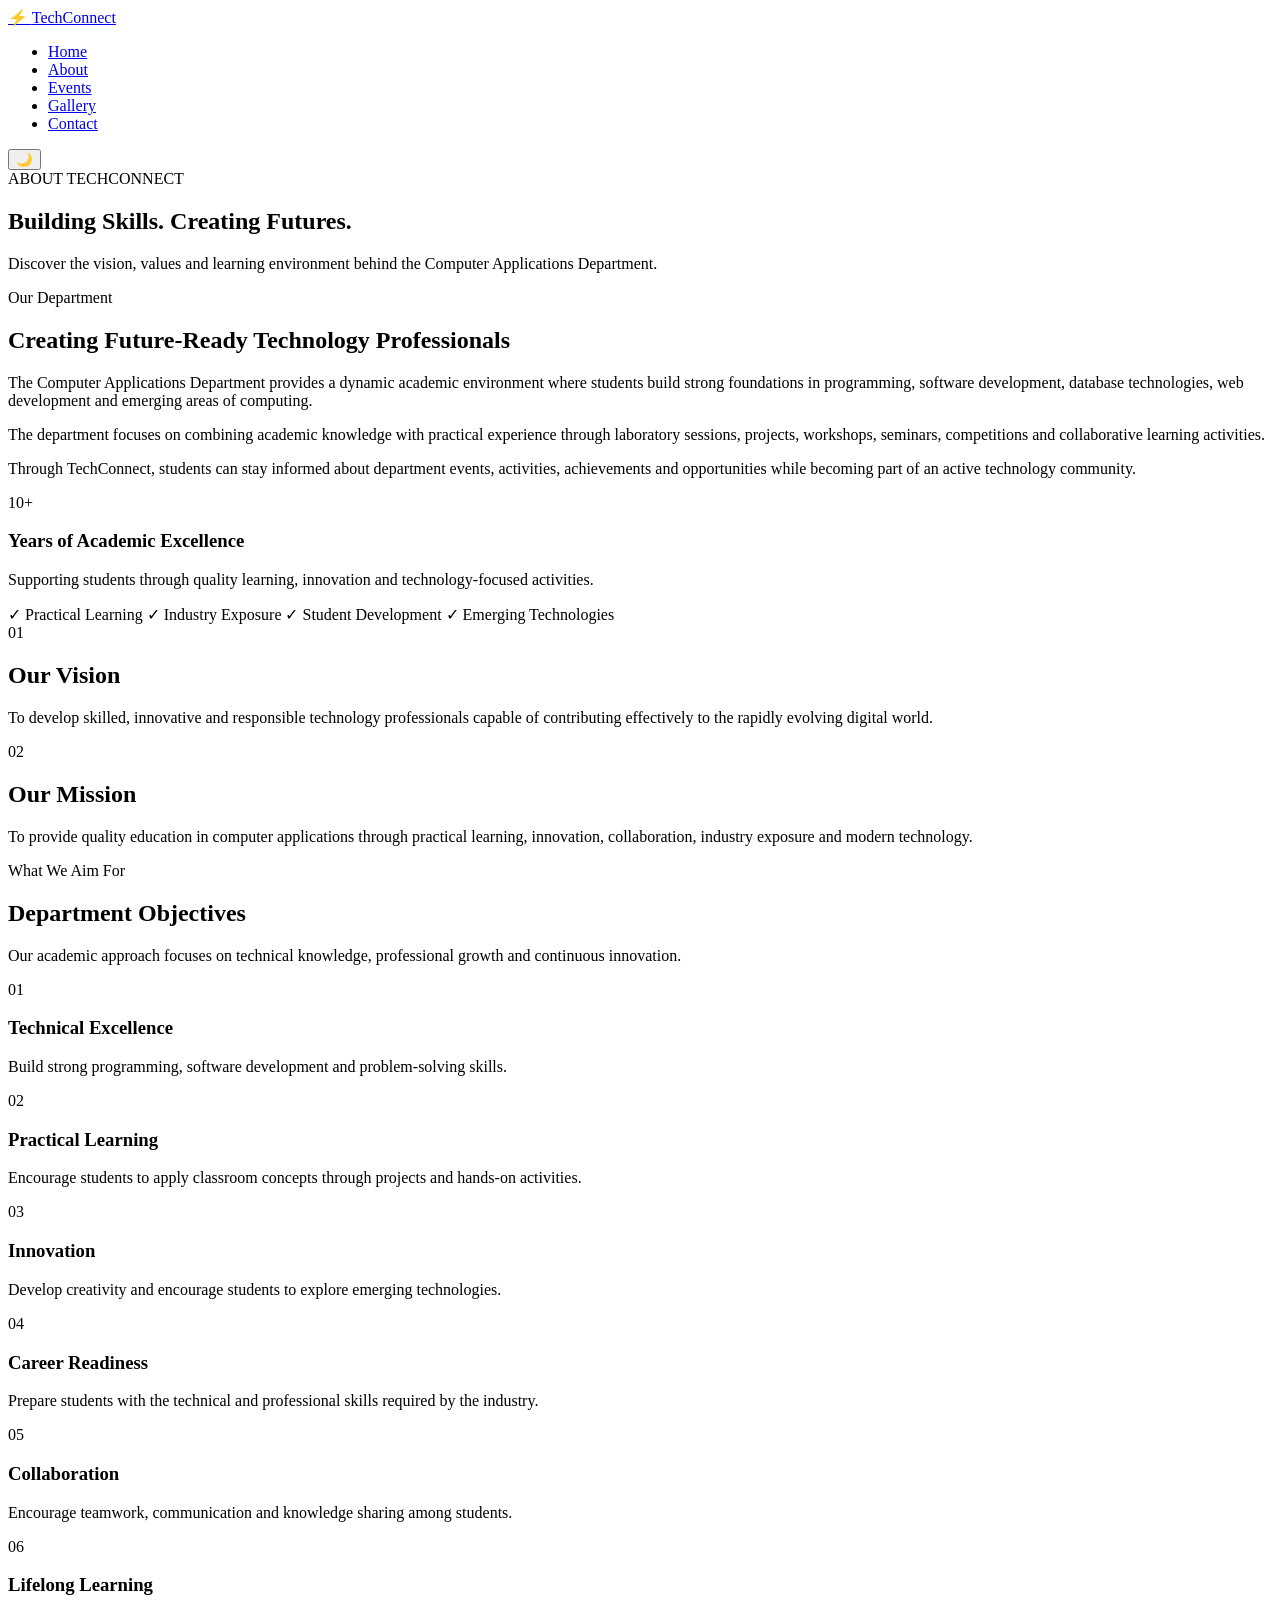
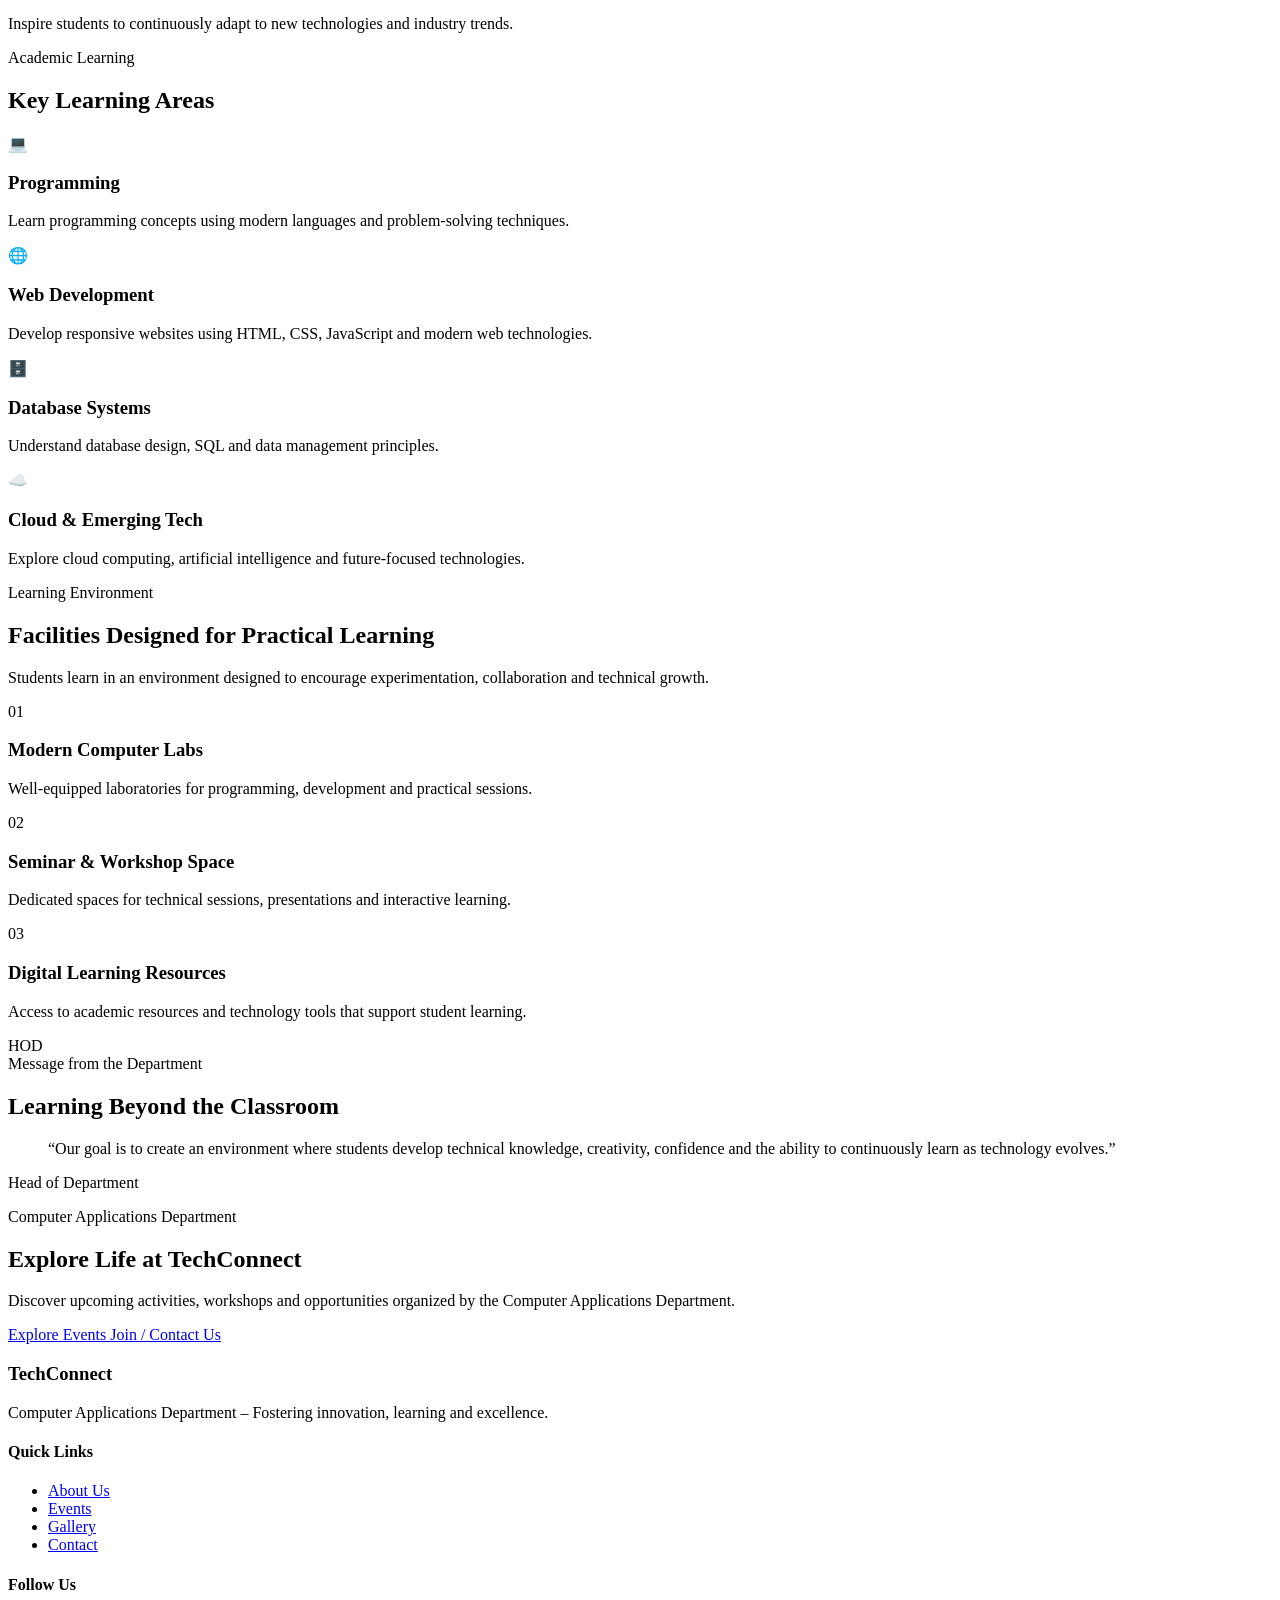
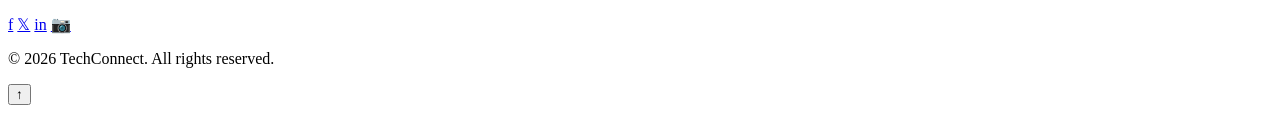
==== about.html @ 6aa0f074 "Add files via upload" ====
<!DOCTYPE html>
<html lang="en">
<head>
    <meta charset="UTF-8">
    <meta name="viewport" content="width=device-width, initial-scale=1.0">

    <meta name="description" content="Learn about the Computer Applications Department, its vision, mission, objectives, facilities and student-focused learning environment.">

    <meta property="og:title" content="About TechConnect">
    <meta property="og:description" content="Discover the vision, mission and academic environment of the Computer Applications Department.">

    <title>TechConnect - About | Computer Applications Department</title>

    <link rel="stylesheet" href="css/style.css">
</head>

<body>

    <!-- HEADER -->
    <header class="header">
        <nav class="navbar">
            <div class="nav-container">

                <div class="nav-logo">
                    <a href="index.html">
                        <span class="logo-icon">⚡</span>
                        <span class="logo-text">TechConnect</span>
                    </a>
                </div>

                <ul class="nav-menu">
                    <li class="nav-item">
                        <a href="index.html" class="nav-link">Home</a>
                    </li>

                    <li class="nav-item">
                        <a href="about.html" class="nav-link active">About</a>
                    </li>

                    <li class="nav-item">
                        <a href="events.html" class="nav-link">Events</a>
                    </li>

                    <li class="nav-item">
                        <a href="gallery.html" class="nav-link">Gallery</a>
                    </li>

                    <li class="nav-item">
                        <a href="contact.html" class="nav-link">Contact</a>
                    </li>
                </ul>

                <button
                    class="theme-toggle"
                    id="themeToggle"
                    aria-label="Toggle dark mode"
                >
                    🌙
                </button>

                <div
                    class="hamburger"
                    id="hamburger"
                    aria-label="Open navigation menu"
                >
                    <span></span>
                    <span></span>
                    <span></span>
                </div>

            </div>
        </nav>
    </header>


    <main>

        <!-- ABOUT HERO -->
        <section class="page-hero">

            <div class="page-hero-content">

                <span class="page-tag">
                    ABOUT TECHCONNECT
                </span>

                <h1>
                    Building Skills.
                    <span>Creating Futures.</span>
                </h1>

                <p>
                    Discover the vision, values and learning environment
                    behind the Computer Applications Department.
                </p>

            </div>

        </section>


        <!-- ABOUT DEPARTMENT -->
        <section class="about-detail-section">

            <div class="about-detail-container">

                <div class="about-detail-content">

                    <span class="section-label">
                        Our Department
                    </span>

                    <h2>
                        Creating Future-Ready
                        Technology Professionals
                    </h2>

                    <p>
                        The Computer Applications Department provides a
                        dynamic academic environment where students build
                        strong foundations in programming, software
                        development, database technologies, web development
                        and emerging areas of computing.
                    </p>

                    <p>
                        The department focuses on combining academic knowledge
                        with practical experience through laboratory sessions,
                        projects, workshops, seminars, competitions and
                        collaborative learning activities.
                    </p>

                    <p>
                        Through TechConnect, students can stay informed about
                        department events, activities, achievements and
                        opportunities while becoming part of an active
                        technology community.
                    </p>

                </div>


                <div class="about-highlight-card">

                    <span class="highlight-number">
                        10+
                    </span>

                    <h3>
                        Years of Academic Excellence
                    </h3>

                    <p>
                        Supporting students through quality learning,
                        innovation and technology-focused activities.
                    </p>

                    <div class="highlight-list">

                        <span>✓ Practical Learning</span>
                        <span>✓ Industry Exposure</span>
                        <span>✓ Student Development</span>
                        <span>✓ Emerging Technologies</span>

                    </div>

                </div>

            </div>

        </section>


        <!-- VISION & MISSION -->
        <section class="vision-mission-section">

            <div class="vision-mission-container">

                <div class="vm-card">

                    <span class="vm-number">
                        01
                    </span>

                    <h2>
                        Our Vision
                    </h2>

                    <p>
                        To develop skilled, innovative and responsible
                        technology professionals capable of contributing
                        effectively to the rapidly evolving digital world.
                    </p>

                </div>


                <div class="vm-card">

                    <span class="vm-number">
                        02
                    </span>

                    <h2>
                        Our Mission
                    </h2>

                    <p>
                        To provide quality education in computer applications
                        through practical learning, innovation, collaboration,
                        industry exposure and modern technology.
                    </p>

                </div>

            </div>

        </section>


        <!-- OBJECTIVES -->
        <section class="objectives-section">

            <div class="objectives-container">

                <div class="section-heading">

                    <span class="section-label">
                        What We Aim For
                    </span>

                    <h2 class="section-title">
                        Department Objectives
                    </h2>

                    <p class="section-description">
                        Our academic approach focuses on technical knowledge,
                        professional growth and continuous innovation.
                    </p>

                </div>


                <div class="objectives-grid">

                    <div class="objective-card">

                        <span>01</span>

                        <h3>
                            Technical Excellence
                        </h3>

                        <p>
                            Build strong programming, software development and
                            problem-solving skills.
                        </p>

                    </div>


                    <div class="objective-card">

                        <span>02</span>

                        <h3>
                            Practical Learning
                        </h3>

                        <p>
                            Encourage students to apply classroom concepts
                            through projects and hands-on activities.
                        </p>

                    </div>


                    <div class="objective-card">

                        <span>03</span>

                        <h3>
                            Innovation
                        </h3>

                        <p>
                            Develop creativity and encourage students to
                            explore emerging technologies.
                        </p>

                    </div>


                    <div class="objective-card">

                        <span>04</span>

                        <h3>
                            Career Readiness
                        </h3>

                        <p>
                            Prepare students with the technical and
                            professional skills required by the industry.
                        </p>

                    </div>


                    <div class="objective-card">

                        <span>05</span>

                        <h3>
                            Collaboration
                        </h3>

                        <p>
                            Encourage teamwork, communication and knowledge
                            sharing among students.
                        </p>

                    </div>


                    <div class="objective-card">

                        <span>06</span>

                        <h3>
                            Lifelong Learning
                        </h3>

                        <p>
                            Inspire students to continuously adapt to new
                            technologies and industry trends.
                        </p>

                    </div>

                </div>

            </div>

        </section>


        <!-- PROGRAMS -->
        <section class="programs-section">

            <div class="programs-container">

                <div class="section-heading">

                    <span class="section-label">
                        Academic Learning
                    </span>

                    <h2 class="section-title">
                        Key Learning Areas
                    </h2>

                </div>


                <div class="program-grid">

                    <div class="program-card">
                        <div class="program-icon">💻</div>

                        <h3>
                            Programming
                        </h3>

                        <p>
                            Learn programming concepts using modern languages
                            and problem-solving techniques.
                        </p>
                    </div>


                    <div class="program-card">
                        <div class="program-icon">🌐</div>

                        <h3>
                            Web Development
                        </h3>

                        <p>
                            Develop responsive websites using HTML, CSS,
                            JavaScript and modern web technologies.
                        </p>
                    </div>


                    <div class="program-card">
                        <div class="program-icon">🗄️</div>

                        <h3>
                            Database Systems
                        </h3>

                        <p>
                            Understand database design, SQL and data
                            management principles.
                        </p>
                    </div>


                    <div class="program-card">
                        <div class="program-icon">☁️</div>

                        <h3>
                            Cloud & Emerging Tech
                        </h3>

                        <p>
                            Explore cloud computing, artificial intelligence
                            and future-focused technologies.
                        </p>
                    </div>

                </div>

            </div>

        </section>


        <!-- FACILITIES -->
        <section class="facilities-section">

            <div class="facilities-container">

                <div class="facilities-content">

                    <span class="section-label">
                        Learning Environment
                    </span>

                    <h2>
                        Facilities Designed for
                        Practical Learning
                    </h2>

                    <p>
                        Students learn in an environment designed to encourage
                        experimentation, collaboration and technical growth.
                    </p>

                </div>


                <div class="facility-list">

                    <div class="facility-item">
                        <span>01</span>

                        <div>
                            <h3>
                                Modern Computer Labs
                            </h3>

                            <p>
                                Well-equipped laboratories for programming,
                                development and practical sessions.
                            </p>
                        </div>
                    </div>


                    <div class="facility-item">
                        <span>02</span>

                        <div>
                            <h3>
                                Seminar & Workshop Space
                            </h3>

                            <p>
                                Dedicated spaces for technical sessions,
                                presentations and interactive learning.
                            </p>
                        </div>
                    </div>


                    <div class="facility-item">
                        <span>03</span>

                        <div>
                            <h3>
                                Digital Learning Resources
                            </h3>

                            <p>
                                Access to academic resources and technology
                                tools that support student learning.
                            </p>
                        </div>
                    </div>

                </div>

            </div>

        </section>


        <!-- HOD MESSAGE -->
        <section class="hod-section">

            <div class="hod-container">

                <div class="hod-avatar">
                    HOD
                </div>

                <div class="hod-content">

                    <span class="section-label">
                        Message from the Department
                    </span>

                    <h2>
                        Learning Beyond the Classroom
                    </h2>

                    <blockquote>
                        “Our goal is to create an environment where students
                        develop technical knowledge, creativity, confidence
                        and the ability to continuously learn as technology
                        evolves.”
                    </blockquote>

                    <p class="hod-name">
                        Head of Department
                    </p>

                    <p class="hod-role">
                        Computer Applications Department
                    </p>

                </div>

            </div>

        </section>


        <!-- CTA -->
        <section class="cta-section">

            <div class="cta-content">

                <h2>
                    Explore Life at TechConnect
                </h2>

                <p>
                    Discover upcoming activities, workshops and opportunities
                    organized by the Computer Applications Department.
                </p>

                <div class="about-cta-buttons">

                    <a
                        href="events.html"
                        class="btn btn-large"
                    >
                        Explore Events
                    </a>

                    <a
                        href="contact.html"
                        class="btn about-outline-btn"
                    >
                        Join / Contact Us
                    </a>

                </div>

            </div>

        </section>

    </main>


    <!-- FOOTER -->
    <footer class="footer">

        <div class="footer-content">

            <div class="footer-section">

                <h3>
                    TechConnect
                </h3>

                <p>
                    Computer Applications Department – Fostering innovation,
                    learning and excellence.
                </p>

            </div>


            <div class="footer-section">

                <h4>
                    Quick Links
                </h4>

                <ul>
                    <li>
                        <a href="about.html">
                            About Us
                        </a>
                    </li>

                    <li>
                        <a href="events.html">
                            Events
                        </a>
                    </li>

                    <li>
                        <a href="gallery.html">
                            Gallery
                        </a>
                    </li>

                    <li>
                        <a href="contact.html">
                            Contact
                        </a>
                    </li>
                </ul>

            </div>


            <div class="footer-section">

                <h4>
                    Follow Us
                </h4>

                <div class="social-links">

                    <a href="#" aria-label="Facebook">f</a>

                    <a href="#" aria-label="Twitter">𝕏</a>

                    <a href="#" aria-label="LinkedIn">in</a>

                    <a href="#" aria-label="Instagram">📷</a>

                </div>

            </div>

        </div>


        <div class="footer-bottom">

            <p>
                &copy; 2026 TechConnect. All rights reserved.
            </p>

        </div>

    </footer>


    <button
        class="back-to-top"
        id="backToTop"
        aria-label="Back to top"
    >
        ↑
    </button>


    <script src="js/main.js"></script>

</body>
</html>
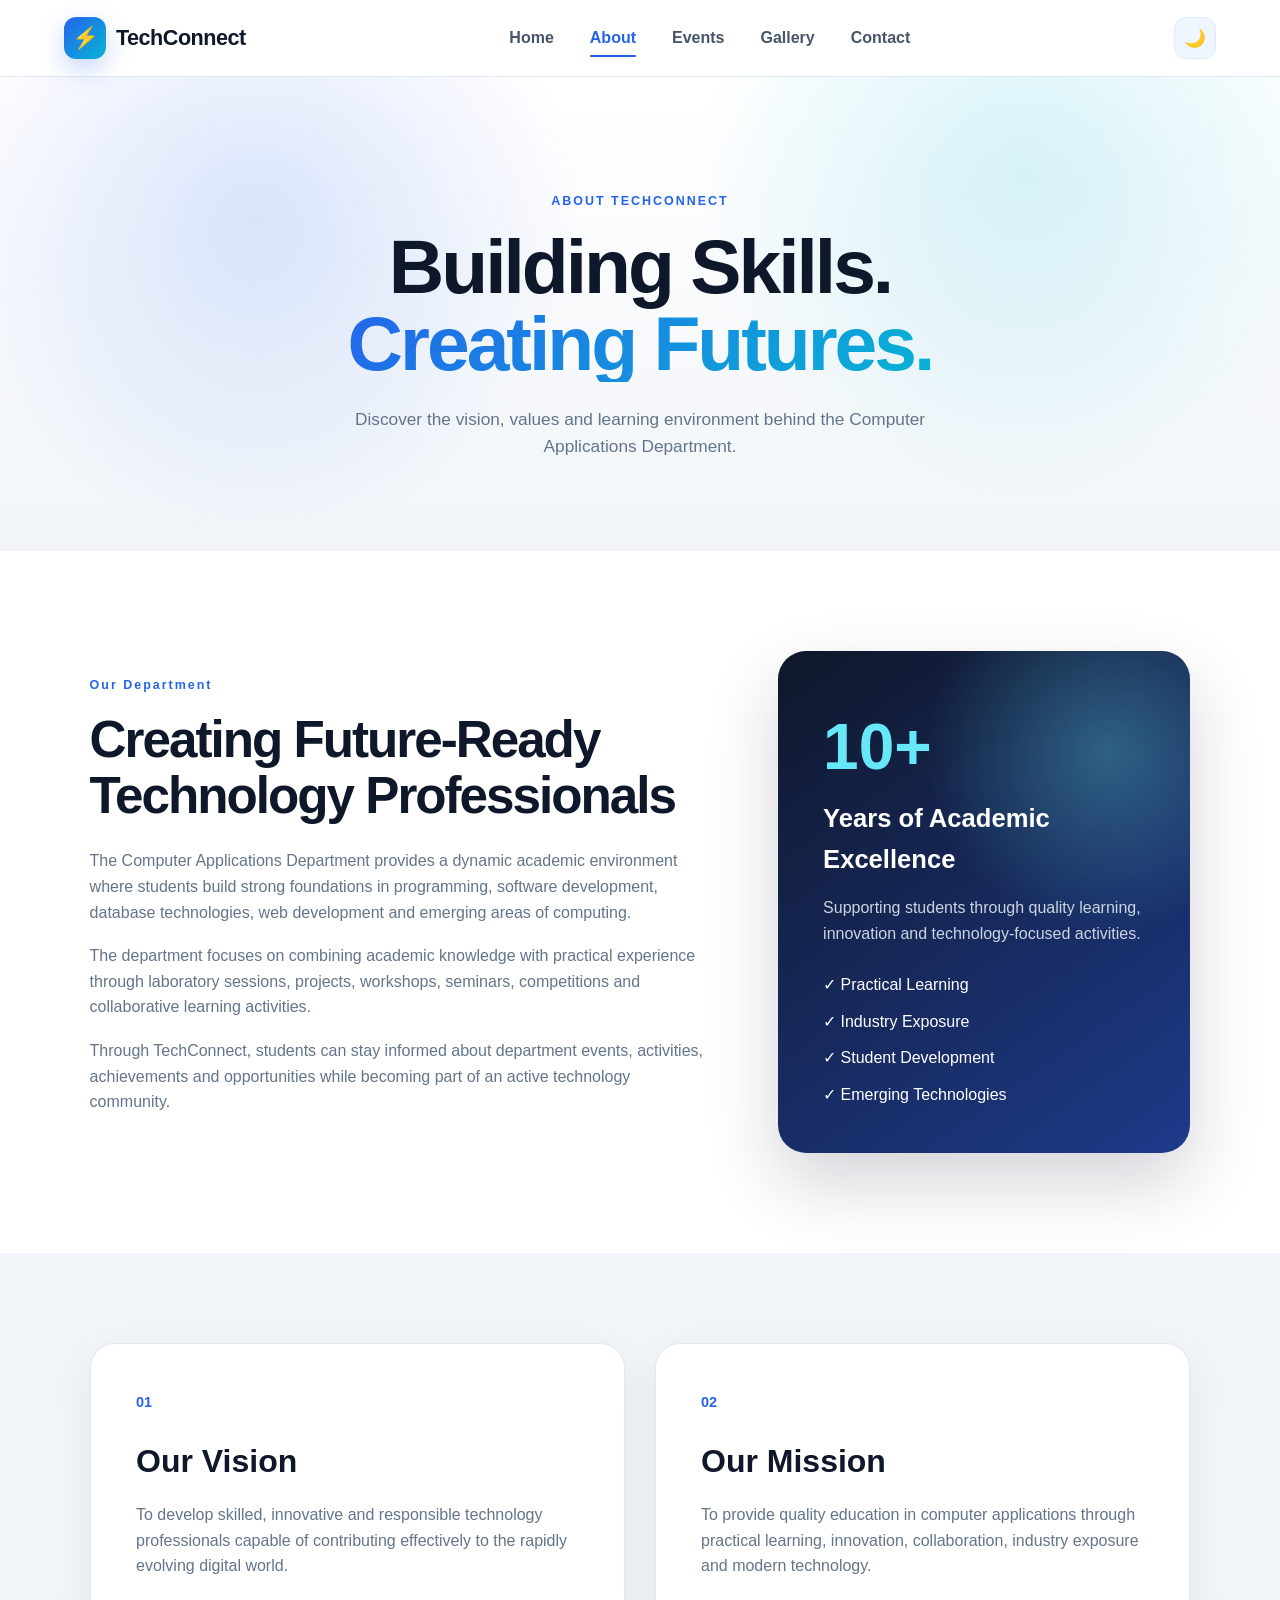
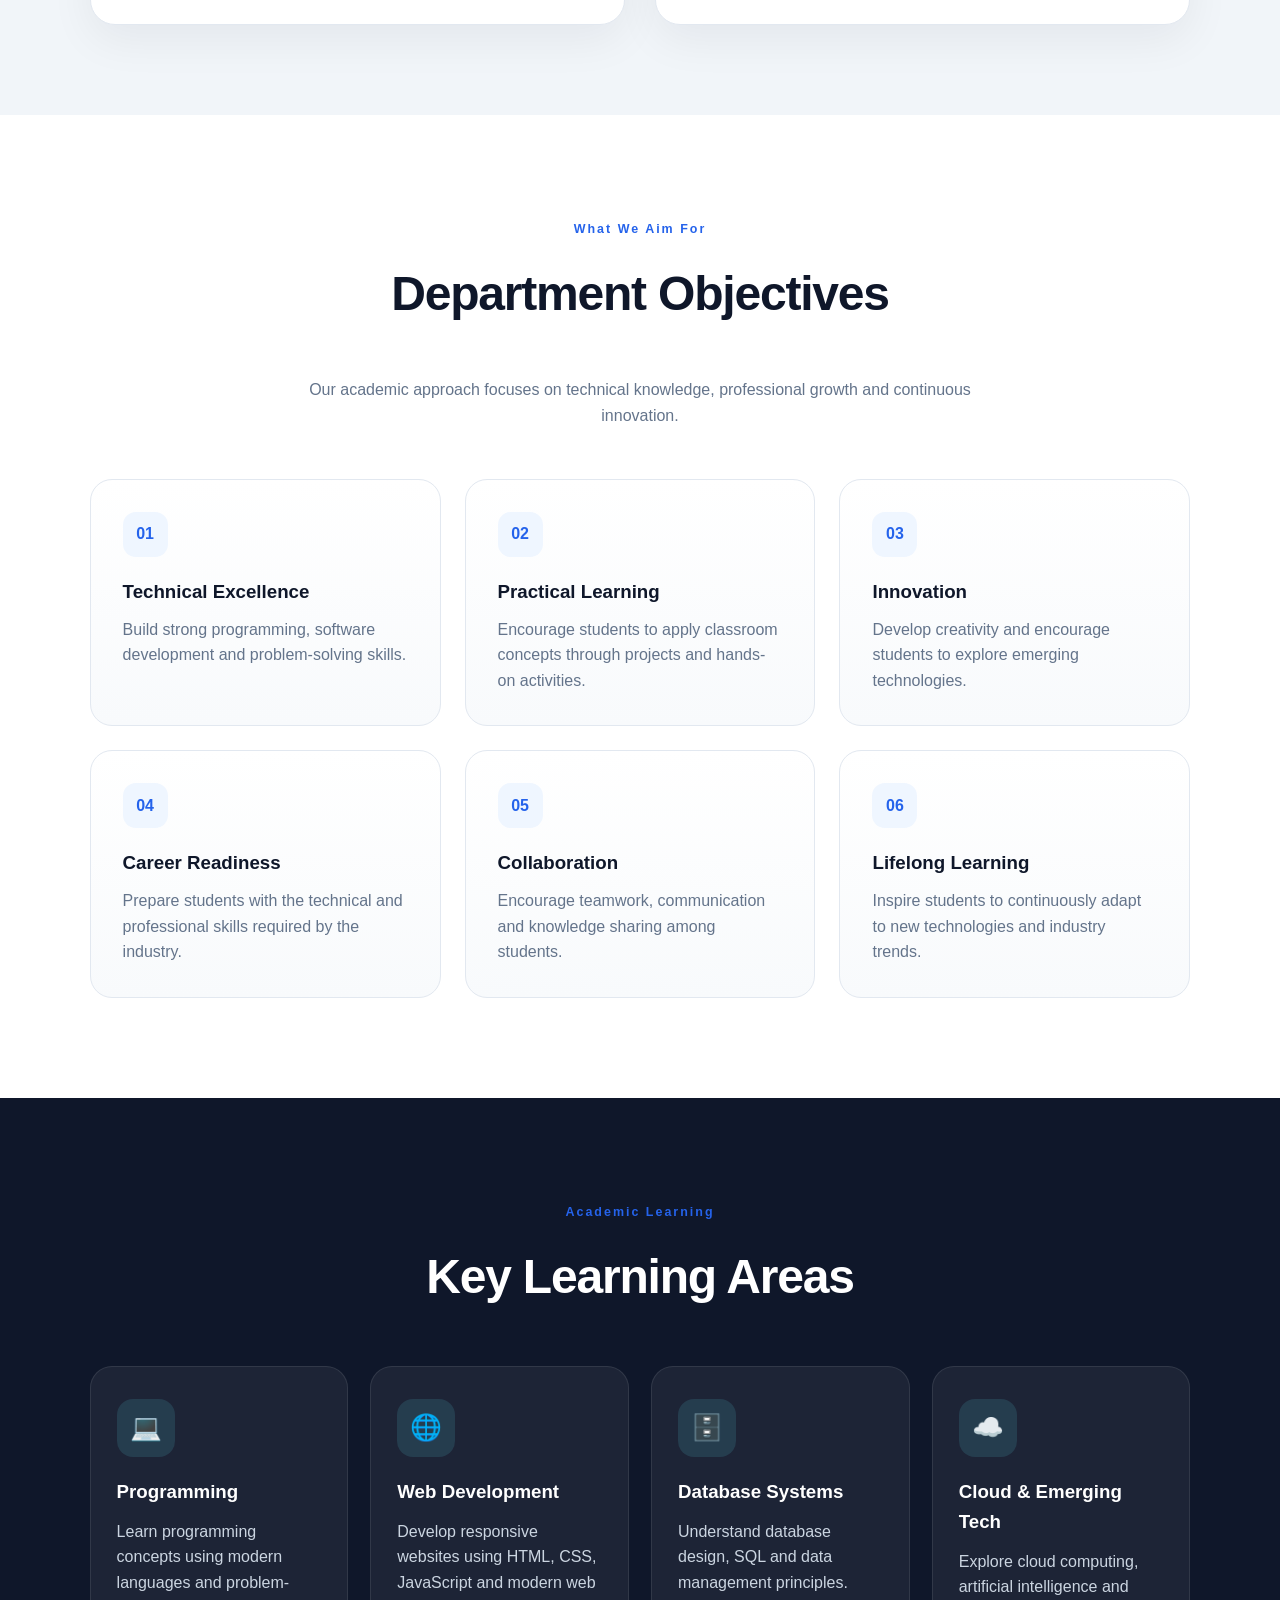
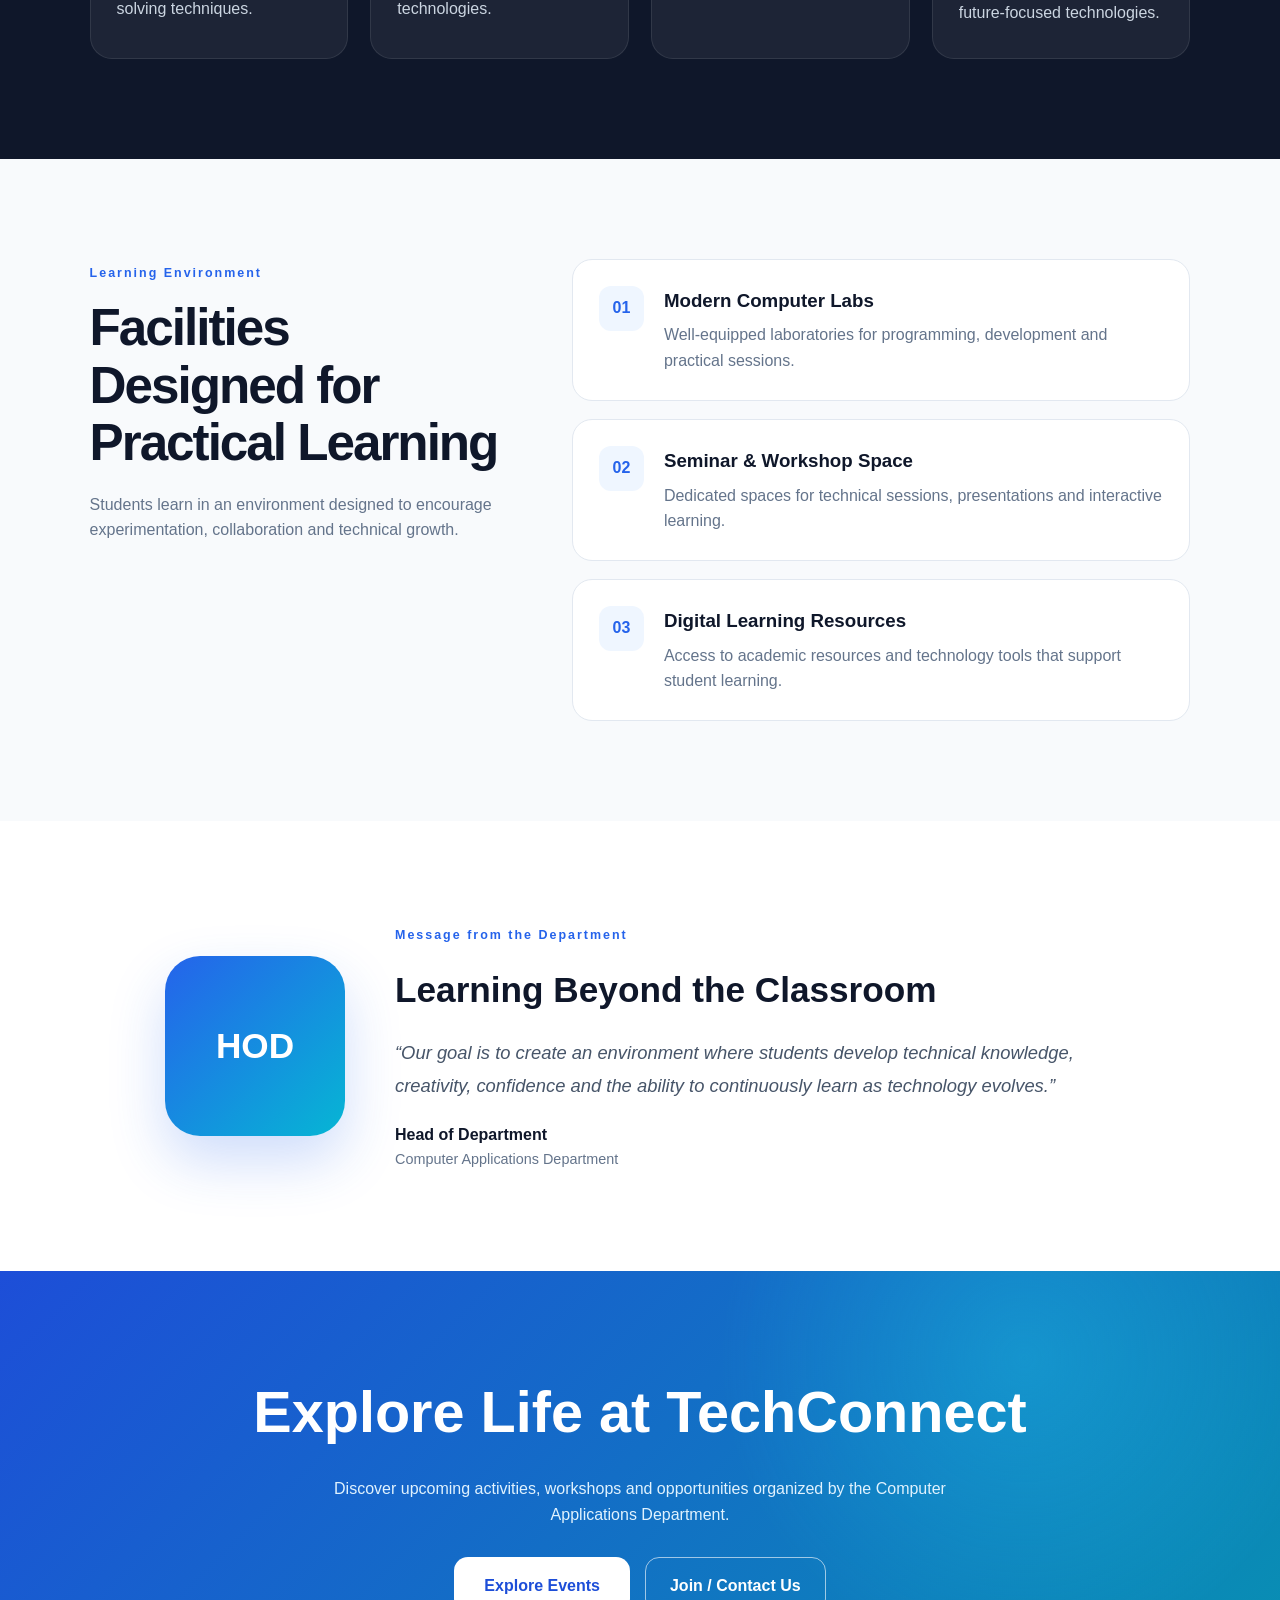
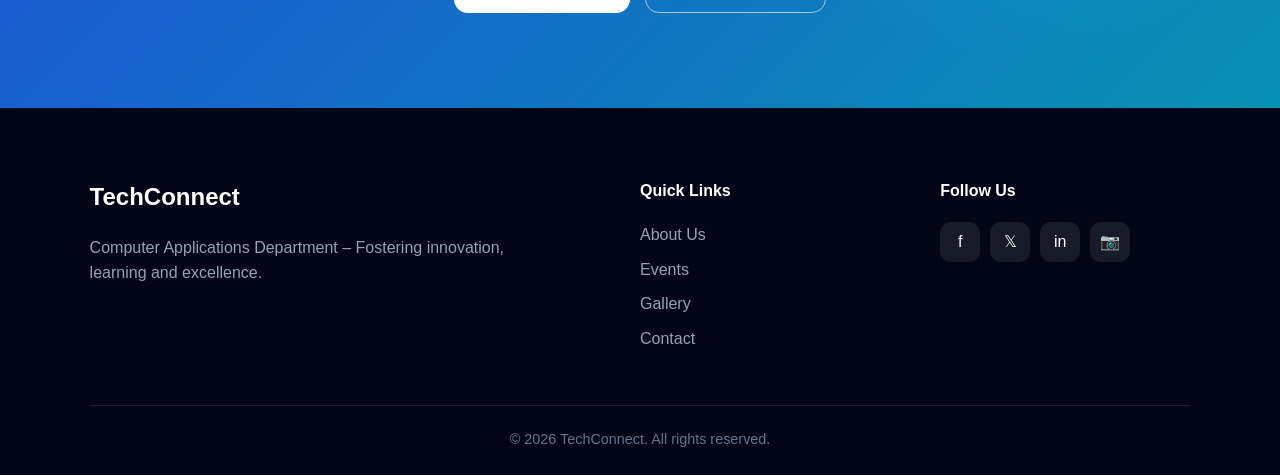
==== commit 1cf6e66d: "Update about.html" ====
--- a/about.html
+++ b/about.html
@@ -10,8 +10,7 @@
     <meta property="og:description" content="Discover the vision, mission and academic environment of the Computer Applications Department.">
 
     <title>TechConnect - About | Computer Applications Department</title>
-
-    <link rel="stylesheet" href="css/style.css">
+<link rel="stylesheet" href="style.css">
 </head>
 
 <body>
@@ -687,4 +686,4 @@
     <script src="js/main.js"></script>
 
 </body>
-</html>+</html>
--- a/style.css
+++ b/style.css
@@ -0,0 +1,3212 @@
+/* =========================
+   TECHCONNECT - MAIN STYLES
+========================= */
+
+* {
+    margin: 0;
+    padding: 0;
+    box-sizing: border-box;
+}
+
+html {
+    scroll-behavior: smooth;
+}
+
+body {
+    font-family: Arial, Helvetica, sans-serif;
+    background: #f8fafc;
+    color: #0f172a;
+    line-height: 1.6;
+}
+
+a {
+    text-decoration: none;
+    color: inherit;
+}
+
+ul {
+    list-style: none;
+}
+
+img {
+    max-width: 100%;
+    display: block;
+}
+
+/* =========================
+   HEADER / NAVIGATION
+========================= */
+
+.header {
+    position: sticky;
+    top: 0;
+    z-index: 1000;
+    background: rgba(255, 255, 255, 0.95);
+    backdrop-filter: blur(14px);
+    border-bottom: 1px solid #e2e8f0;
+}
+
+.navbar {
+    width: 100%;
+}
+
+.nav-container {
+    max-width: 1200px;
+    margin: auto;
+    min-height: 76px;
+    padding: 0 24px;
+    display: flex;
+    align-items: center;
+    justify-content: space-between;
+}
+
+.nav-logo a {
+    display: flex;
+    align-items: center;
+    gap: 10px;
+    font-size: 1.35rem;
+    font-weight: 800;
+    color: #0f172a;
+}
+
+.logo-icon {
+    width: 42px;
+    height: 42px;
+    display: grid;
+    place-items: center;
+    border-radius: 12px;
+    background: linear-gradient(135deg, #2563eb, #06b6d4);
+    color: #ffffff;
+    box-shadow: 0 10px 24px rgba(37, 99, 235, 0.25);
+}
+
+.logo-text {
+    letter-spacing: -0.5px;
+}
+
+.nav-menu {
+    display: flex;
+    align-items: center;
+    gap: 8px;
+}
+
+.nav-link {
+    position: relative;
+    display: inline-block;
+    padding: 10px 14px;
+    font-weight: 600;
+    color: #475569;
+    transition: 0.3s ease;
+}
+
+.nav-link:hover,
+.nav-link.active {
+    color: #2563eb;
+}
+
+.nav-link::after {
+    content: "";
+    position: absolute;
+    left: 14px;
+    right: 14px;
+    bottom: 4px;
+    height: 2px;
+    background: #2563eb;
+    transform: scaleX(0);
+    transition: 0.3s ease;
+    border-radius: 999px;
+}
+
+.nav-link:hover::after,
+.nav-link.active::after {
+    transform: scaleX(1);
+}
+
+.theme-toggle {
+    width: 42px;
+    height: 42px;
+    border: 1px solid #dbeafe;
+    background: #eff6ff;
+    border-radius: 12px;
+    cursor: pointer;
+    font-size: 1.1rem;
+    transition: 0.3s ease;
+}
+
+.theme-toggle:hover {
+    transform: translateY(-2px);
+    background: #dbeafe;
+}
+
+.hamburger {
+    display: none;
+    width: 42px;
+    height: 42px;
+    border-radius: 12px;
+    cursor: pointer;
+    align-items: center;
+    justify-content: center;
+    flex-direction: column;
+    gap: 5px;
+}
+
+.hamburger span {
+    width: 22px;
+    height: 2px;
+    background: #0f172a;
+    border-radius: 20px;
+}
+
+/* =========================
+   HERO SECTION
+========================= */
+
+.hero {
+    min-height: 680px;
+    padding: 90px 7%;
+    display: grid;
+    grid-template-columns: 1.1fr 0.9fr;
+    align-items: center;
+    gap: 70px;
+    overflow: hidden;
+    background:
+        radial-gradient(circle at 15% 20%, rgba(37, 99, 235, 0.14), transparent 32%),
+        radial-gradient(circle at 85% 25%, rgba(6, 182, 212, 0.15), transparent 30%),
+        linear-gradient(180deg, #ffffff, #f8fafc);
+}
+
+.hero-content {
+    max-width: 700px;
+}
+
+.hero-title {
+    font-size: clamp(3rem, 6vw, 5.7rem);
+    line-height: 0.98;
+    letter-spacing: -3px;
+    margin-bottom: 28px;
+    color: #0f172a;
+}
+
+.hero-title::after {
+    content: "";
+    width: 120px;
+    height: 6px;
+    display: block;
+    margin-top: 24px;
+    background: linear-gradient(90deg, #2563eb, #06b6d4);
+    border-radius: 999px;
+}
+
+.hero-subtitle {
+    max-width: 650px;
+    font-size: 1.08rem;
+    color: #64748b;
+    margin-bottom: 34px;
+}
+
+.hero-buttons {
+    display: flex;
+    flex-wrap: wrap;
+    gap: 15px;
+}
+
+.btn {
+    display: inline-flex;
+    align-items: center;
+    justify-content: center;
+    min-height: 50px;
+    padding: 0 24px;
+    border-radius: 14px;
+    font-weight: 700;
+    transition: 0.3s ease;
+}
+
+.btn-primary {
+    color: white;
+    background: linear-gradient(135deg, #2563eb, #0891b2);
+    box-shadow: 0 14px 35px rgba(37, 99, 235, 0.25);
+}
+
+.btn-primary:hover {
+    transform: translateY(-3px);
+    box-shadow: 0 18px 40px rgba(37, 99, 235, 0.32);
+}
+
+.btn-secondary {
+    color: #0f172a;
+    background: rgba(255, 255, 255, 0.82);
+    border: 1px solid #cbd5e1;
+}
+
+.btn-secondary:hover {
+    transform: translateY(-3px);
+    border-color: #2563eb;
+    color: #2563eb;
+}
+
+.hero-visual {
+    position: relative;
+    min-height: 440px;
+    display: grid;
+    place-items: center;
+}
+
+.tech-animation {
+    position: relative;
+    width: 370px;
+    height: 370px;
+    border-radius: 50%;
+    background: linear-gradient(135deg, rgba(37, 99, 235, 0.14), rgba(6, 182, 212, 0.12));
+    border: 1px solid rgba(37, 99, 235, 0.18);
+    box-shadow: 0 30px 70px rgba(15, 23, 42, 0.12);
+}
+
+.tech-animation::before {
+    content: "</>";
+    position: absolute;
+    inset: 50% auto auto 50%;
+    transform: translate(-50%, -50%);
+    width: 150px;
+    height: 150px;
+    border-radius: 28px;
+    display: grid;
+    place-items: center;
+    font-size: 3rem;
+    font-weight: 800;
+    color: white;
+    background: linear-gradient(135deg, #2563eb, #06b6d4);
+    box-shadow: 0 24px 50px rgba(37, 99, 235, 0.3);
+}
+
+.tech-circle,
+.tech-square,
+.tech-triangle {
+    position: absolute;
+}
+
+.tech-circle {
+    width: 72px;
+    height: 72px;
+    top: 20px;
+    right: 35px;
+    border-radius: 50%;
+    background: #22d3ee;
+    opacity: 0.7;
+    animation: floatOne 5s ease-in-out infinite;
+}
+
+.tech-square {
+    width: 60px;
+    height: 60px;
+    left: 20px;
+    bottom: 55px;
+    border-radius: 16px;
+    background: #6366f1;
+    transform: rotate(15deg);
+    opacity: 0.75;
+    animation: floatTwo 6s ease-in-out infinite;
+}
+
+.tech-triangle {
+    width: 0;
+    height: 0;
+    right: 25px;
+    bottom: 40px;
+    border-left: 34px solid transparent;
+    border-right: 34px solid transparent;
+    border-bottom: 58px solid #0ea5e9;
+    opacity: 0.65;
+    animation: floatOne 7s ease-in-out infinite;
+}
+
+@keyframes floatOne {
+    0%, 100% {
+        transform: translateY(0);
+    }
+    50% {
+        transform: translateY(-18px);
+    }
+}
+
+@keyframes floatTwo {
+    0%, 100% {
+        transform: translateY(0) rotate(15deg);
+    }
+    50% {
+        transform: translateY(-22px) rotate(24deg);
+    }
+}
+
+/* =========================
+   SECTION TITLE
+========================= */
+
+.section-title {
+    text-align: center;
+    font-size: clamp(2rem, 4vw, 3rem);
+    margin-bottom: 45px;
+    color: #0f172a;
+    letter-spacing: -1.2px;
+}
+
+/* =========================
+   STATISTICS
+========================= */
+
+.statistics {
+    padding: 75px 7%;
+    background: #0f172a;
+    color: white;
+}
+
+.statistics .section-title {
+    color: white;
+}
+
+.stats-container {
+    max-width: 1100px;
+    margin: auto;
+    display: grid;
+    grid-template-columns: repeat(4, 1fr);
+    gap: 22px;
+}
+
+.stat-card {
+    padding: 30px 20px;
+    text-align: center;
+    border-radius: 20px;
+    background: rgba(255, 255, 255, 0.06);
+    border: 1px solid rgba(255, 255, 255, 0.1);
+    transition: 0.3s ease;
+}
+
+.stat-card:hover {
+    transform: translateY(-7px);
+    background: rgba(255, 255, 255, 0.1);
+}
+
+.stat-number {
+    font-size: 2.8rem;
+    font-weight: 800;
+    color: #67e8f9;
+}
+
+.stat-number::after {
+    content: "+";
+}
+
+.stat-label {
+    margin-top: 5px;
+    color: #cbd5e1;
+}
+
+/* =========================
+   ABOUT PREVIEW
+========================= */
+
+.about-preview {
+    padding: 95px 7%;
+    background: #ffffff;
+}
+
+.preview-cards {
+    max-width: 1200px;
+    margin: auto;
+    display: grid;
+    grid-template-columns: repeat(4, 1fr);
+    gap: 24px;
+}
+
+.preview-card {
+    position: relative;
+    padding: 34px 28px;
+    border-radius: 22px;
+    background: #ffffff;
+    border: 1px solid #e2e8f0;
+    box-shadow: 0 15px 40px rgba(15, 23, 42, 0.06);
+    transition: 0.35s ease;
+    overflow: hidden;
+}
+
+.preview-card::before {
+    content: "";
+    position: absolute;
+    left: 0;
+    top: 0;
+    width: 100%;
+    height: 4px;
+    background: linear-gradient(90deg, #2563eb, #06b6d4);
+    transform: scaleX(0);
+    transform-origin: left;
+    transition: 0.35s ease;
+}
+
+.preview-card:hover {
+    transform: translateY(-9px);
+    box-shadow: 0 22px 55px rgba(15, 23, 42, 0.11);
+}
+
+.preview-card:hover::before {
+    transform: scaleX(1);
+}
+
+.card-icon {
+    width: 58px;
+    height: 58px;
+    border-radius: 16px;
+    display: grid;
+    place-items: center;
+    margin-bottom: 22px;
+    font-size: 1.7rem;
+    background: linear-gradient(135deg, #eff6ff, #cffafe);
+}
+
+.preview-card h3 {
+    margin-bottom: 12px;
+    font-size: 1.2rem;
+}
+
+.preview-card p {
+    color: #64748b;
+}
+
+/* =========================
+   EVENTS
+========================= */
+
+.events-preview {
+    padding: 95px 7%;
+    background: #f1f5f9;
+}
+
+.events-container {
+    max-width: 1200px;
+    margin: auto;
+    display: grid;
+    grid-template-columns: repeat(3, 1fr);
+    gap: 28px;
+}
+
+.event-card {
+    border-radius: 22px;
+    background: white;
+    overflow: hidden;
+    box-shadow: 0 15px 45px rgba(15, 23, 42, 0.08);
+    border: 1px solid #e2e8f0;
+    transition: 0.35s ease;
+}
+
+.event-card:hover {
+    transform: translateY(-9px);
+    box-shadow: 0 22px 55px rgba(15, 23, 42, 0.13);
+}
+
+.event-image {
+    min-height: 210px;
+    position: relative;
+}
+
+.event-image::after {
+    content: "TECHCONNECT";
+    position: absolute;
+    left: 24px;
+    bottom: 20px;
+    font-size: 0.78rem;
+    font-weight: 800;
+    letter-spacing: 2px;
+    color: rgba(255, 255, 255, 0.85);
+}
+
+.event-content {
+    padding: 26px;
+}
+
+.event-date,
+.event-category {
+    display: inline-block;
+    margin-right: 6px;
+    margin-bottom: 13px;
+    font-size: 0.78rem;
+    font-weight: 700;
+    border-radius: 999px;
+    padding: 6px 11px;
+}
+
+.event-date {
+    background: #eff6ff;
+    color: #2563eb;
+}
+
+.event-category {
+    background: #ecfeff;
+    color: #0891b2;
+}
+
+.event-content h3 {
+    font-size: 1.35rem;
+    margin-bottom: 12px;
+}
+
+.event-content p {
+    color: #64748b;
+    margin-bottom: 16px;
+}
+
+.btn-link {
+    color: #2563eb;
+    padding: 0;
+    min-height: auto;
+}
+
+.btn-link:hover {
+    color: #0891b2;
+}
+
+/* =========================
+   CTA
+========================= */
+
+.cta-section {
+    padding: 95px 7%;
+    background:
+        radial-gradient(circle at 80% 20%, rgba(34, 211, 238, 0.3), transparent 28%),
+        linear-gradient(135deg, #1d4ed8, #0891b2);
+}
+
+.cta-content {
+    max-width: 850px;
+    margin: auto;
+    text-align: center;
+    color: white;
+}
+
+.cta-content h2 {
+    font-size: clamp(2.2rem, 5vw, 3.6rem);
+    margin-bottom: 18px;
+}
+
+.cta-content p {
+    max-width: 680px;
+    margin: 0 auto 30px;
+    color: #e0f2fe;
+}
+
+.btn-large {
+    min-height: 56px;
+    padding: 0 30px;
+    background: white;
+    color: #1d4ed8;
+    box-shadow: none;
+}
+
+.btn-large:hover {
+    background: #f8fafc;
+}
+
+/* =========================
+   FOOTER
+========================= */
+
+.footer {
+    padding: 70px 7% 24px;
+    background: #020617;
+    color: #cbd5e1;
+}
+
+.footer-content {
+    max-width: 1200px;
+    margin: auto;
+    display: grid;
+    grid-template-columns: 2fr 1fr 1fr;
+    gap: 50px;
+}
+
+.footer-section h3,
+.footer-section h4 {
+    color: white;
+    margin-bottom: 18px;
+}
+
+.footer-section h3 {
+    font-size: 1.5rem;
+}
+
+.footer-section p {
+    max-width: 450px;
+    color: #94a3b8;
+}
+
+.footer-section li {
+    margin-bottom: 9px;
+}
+
+.footer-section a {
+    color: #94a3b8;
+    transition: 0.3s ease;
+}
+
+.footer-section a:hover {
+    color: #67e8f9;
+}
+
+.social-links {
+    display: flex;
+    gap: 10px;
+}
+
+.social-links a {
+    width: 40px;
+    height: 40px;
+    display: grid;
+    place-items: center;
+    border-radius: 11px;
+    background: rgba(255, 255, 255, 0.08);
+    color: white;
+}
+
+.social-links a:hover {
+    background: #2563eb;
+    transform: translateY(-3px);
+}
+
+.footer-bottom {
+    max-width: 1200px;
+    margin: 45px auto 0;
+    padding-top: 22px;
+    text-align: center;
+    border-top: 1px solid rgba(255, 255, 255, 0.1);
+    color: #64748b;
+    font-size: 0.9rem;
+}
+
+/* =========================
+   BACK TO TOP BUTTON
+========================= */
+
+.back-to-top {
+    position: fixed;
+    right: 24px;
+    bottom: 24px;
+    width: 46px;
+    height: 46px;
+    border: none;
+    border-radius: 14px;
+    background: #2563eb;
+    color: white;
+    font-size: 1.2rem;
+    cursor: pointer;
+    opacity: 0;
+    visibility: hidden;
+    transform: translateY(15px);
+    transition: 0.3s ease;
+    box-shadow: 0 12px 30px rgba(37, 99, 235, 0.3);
+}
+
+.back-to-top.show {
+    opacity: 1;
+    visibility: visible;
+    transform: translateY(0);
+}
+
+/* =========================
+   DARK MODE
+========================= */
+
+body.dark-mode {
+    background: #020617;
+    color: #e2e8f0;
+}
+
+body.dark-mode .header {
+    background: rgba(2, 6, 23, 0.92);
+    border-color: #1e293b;
+}
+
+body.dark-mode .nav-logo a,
+body.dark-mode .nav-link,
+body.dark-mode .section-title {
+    color: #e2e8f0;
+}
+
+body.dark-mode .nav-link.active,
+body.dark-mode .nav-link:hover {
+    color: #67e8f9;
+}
+
+body.dark-mode .hero {
+    background:
+        radial-gradient(circle at 15% 20%, rgba(37, 99, 235, 0.18), transparent 32%),
+        radial-gradient(circle at 85% 25%, rgba(6, 182, 212, 0.14), transparent 30%),
+        linear-gradient(180deg, #020617, #0f172a);
+}
+
+body.dark-mode .hero-title {
+    color: white;
+}
+
+body.dark-mode .hero-subtitle {
+    color: #94a3b8;
+}
+
+body.dark-mode .about-preview {
+    background: #020617;
+}
+
+body.dark-mode .events-preview {
+    background: #0f172a;
+}
+
+body.dark-mode .preview-card,
+body.dark-mode .event-card {
+    background: #111827;
+    border-color: #1e293b;
+    color: #e2e8f0;
+}
+
+body.dark-mode .preview-card p,
+body.dark-mode .event-content p {
+    color: #94a3b8;
+}
+
+body.dark-mode .hamburger span {
+    background: white;
+}
+
+/* =========================
+   TABLET
+========================= */
+
+@media (max-width: 992px) {
+
+    .hero {
+        grid-template-columns: 1fr;
+        text-align: center;
+        padding-top: 75px;
+    }
+
+    .hero-content {
+        margin: auto;
+    }
+
+    .hero-title::after {
+        margin-left: auto;
+        margin-right: auto;
+    }
+
+    .hero-buttons {
+        justify-content: center;
+    }
+
+    .hero-visual {
+        min-height: 380px;
+    }
+
+    .stats-container {
+        grid-template-columns: repeat(2, 1fr);
+    }
+
+    .preview-cards {
+        grid-template-columns: repeat(2, 1fr);
+    }
+
+    .events-container {
+        grid-template-columns: repeat(2, 1fr);
+    }
+
+    .footer-content {
+        grid-template-columns: 1fr 1fr;
+    }
+}
+
+/* =========================
+   MOBILE
+========================= */
+
+@media (max-width: 768px) {
+
+    .nav-container {
+        min-height: 68px;
+        padding: 0 18px;
+    }
+
+    .nav-menu {
+        position: absolute;
+        top: 68px;
+        left: 0;
+        width: 100%;
+        padding: 18px;
+        flex-direction: column;
+        align-items: stretch;
+        background: white;
+        border-bottom: 1px solid #e2e8f0;
+        transform: translateY(-150%);
+        opacity: 0;
+        visibility: hidden;
+        transition: 0.3s ease;
+    }
+
+    .nav-menu.active {
+        transform: translateY(0);
+        opacity: 1;
+        visibility: visible;
+    }
+
+    body.dark-mode .nav-menu {
+        background: #020617;
+        border-color: #1e293b;
+    }
+
+    .nav-link {
+        width: 100%;
+        padding: 13px 8px;
+    }
+
+    .theme-toggle {
+        margin-left: auto;
+        margin-right: 8px;
+    }
+
+    .hamburger {
+        display: flex;
+    }
+
+    .hero {
+        min-height: auto;
+        padding: 70px 24px;
+        gap: 35px;
+    }
+
+    .hero-title {
+        letter-spacing: -2px;
+    }
+
+    .hero-subtitle {
+        font-size: 1rem;
+    }
+
+    .hero-buttons {
+        flex-direction: column;
+    }
+
+    .btn {
+        width: 100%;
+    }
+
+    .tech-animation {
+        width: 285px;
+        height: 285px;
+    }
+
+    .tech-animation::before {
+        width: 120px;
+        height: 120px;
+        font-size: 2.3rem;
+    }
+
+    .statistics,
+    .about-preview,
+    .events-preview,
+    .cta-section {
+        padding-left: 22px;
+        padding-right: 22px;
+    }
+
+    .stats-container,
+    .preview-cards,
+    .events-container {
+        grid-template-columns: 1fr;
+    }
+
+    .footer-content {
+        grid-template-columns: 1fr;
+    }
+
+    .footer {
+        padding-left: 22px;
+        padding-right: 22px;
+    }
+}
+
+/* =========================
+   SMALL MOBILE
+========================= */
+
+@media (max-width: 480px) {
+
+    .logo-text {
+        font-size: 1.05rem;
+    }
+
+    .hero {
+        padding-top: 55px;
+    }
+
+    .hero-title {
+        font-size: 2.8rem;
+    }
+
+    .tech-animation {
+        width: 240px;
+        height: 240px;
+    }
+
+    .tech-circle {
+        width: 50px;
+        height: 50px;
+    }
+
+    .tech-square {
+        width: 45px;
+        height: 45px;
+    }
+}
+
+/* =========================
+   ACCESSIBILITY
+========================= */
+
+a:focus-visible,
+button:focus-visible {
+    outline: 3px solid #38bdf8;
+    outline-offset: 4px;
+}
+
+@media (prefers-reduced-motion: reduce) {
+
+    *,
+    *::before,
+    *::after {
+        scroll-behavior: auto !important;
+        animation-duration: 0.01ms !important;
+        animation-iteration-count: 1 !important;
+        transition-duration: 0.01ms !important;
+    }
+}
+/* ==========================================
+   ABOUT PAGE
+========================================== */
+
+/* PAGE HERO */
+
+.page-hero {
+    min-height: 470px;
+    padding: 110px 7% 90px;
+    display: flex;
+    align-items: center;
+    justify-content: center;
+    text-align: center;
+
+    background:
+        radial-gradient(
+            circle at 20% 30%,
+            rgba(37, 99, 235, 0.16),
+            transparent 30%
+        ),
+        radial-gradient(
+            circle at 80% 20%,
+            rgba(6, 182, 212, 0.16),
+            transparent 30%
+        ),
+        linear-gradient(
+            180deg,
+            #ffffff,
+            #f1f5f9
+        );
+}
+
+.page-hero-content {
+    max-width: 850px;
+}
+
+.page-tag,
+.section-label {
+    display: inline-block;
+
+    margin-bottom: 16px;
+
+    font-size: 0.78rem;
+    font-weight: 800;
+    letter-spacing: 2px;
+
+    color: #2563eb;
+}
+
+.page-hero h1 {
+    font-size: clamp(
+        3rem,
+        6vw,
+        5.5rem
+    );
+
+    line-height: 1;
+    letter-spacing: -3px;
+
+    margin-bottom: 24px;
+}
+
+.page-hero h1 span {
+    display: block;
+
+    background: linear-gradient(
+        135deg,
+        #2563eb,
+        #06b6d4
+    );
+
+    -webkit-background-clip: text;
+    -webkit-text-fill-color: transparent;
+}
+
+.page-hero p {
+    max-width: 650px;
+
+    margin: auto;
+
+    color: #64748b;
+
+    font-size: 1.08rem;
+}
+
+
+/* ABOUT DETAIL */
+
+.about-detail-section {
+    padding: 100px 7%;
+    background: #ffffff;
+}
+
+.about-detail-container {
+    max-width: 1200px;
+
+    margin: auto;
+
+    display: grid;
+
+    grid-template-columns:
+        1.2fr 0.8fr;
+
+    gap: 70px;
+
+    align-items: center;
+}
+
+.about-detail-content h2 {
+    font-size: clamp(
+        2.2rem,
+        4vw,
+        3.5rem
+    );
+
+    line-height: 1.1;
+
+    letter-spacing: -2px;
+
+    margin-bottom: 24px;
+}
+
+.about-detail-content p {
+    margin-bottom: 18px;
+
+    color: #64748b;
+}
+
+.about-highlight-card {
+    padding: 45px;
+
+    border-radius: 28px;
+
+    color: white;
+
+    background:
+        radial-gradient(
+            circle at 80% 20%,
+            rgba(103, 232, 249, 0.3),
+            transparent 35%
+        ),
+        linear-gradient(
+            145deg,
+            #0f172a,
+            #1e3a8a
+        );
+
+    box-shadow:
+        0 30px 70px
+        rgba(15, 23, 42, 0.18);
+}
+
+.highlight-number {
+    display: block;
+
+    font-size: 4rem;
+    font-weight: 800;
+
+    color: #67e8f9;
+}
+
+.about-highlight-card h3 {
+    font-size: 1.6rem;
+
+    margin-bottom: 15px;
+}
+
+.about-highlight-card p {
+    color: #cbd5e1;
+
+    margin-bottom: 26px;
+}
+
+.highlight-list {
+    display: grid;
+    gap: 11px;
+}
+
+
+/* VISION MISSION */
+
+.vision-mission-section {
+    padding: 90px 7%;
+
+    background: #f1f5f9;
+}
+
+.vision-mission-container {
+    max-width: 1100px;
+
+    margin: auto;
+
+    display: grid;
+
+    grid-template-columns:
+        repeat(2, 1fr);
+
+    gap: 30px;
+}
+
+.vm-card {
+    padding: 45px;
+
+    border-radius: 25px;
+
+    background: white;
+
+    border:
+        1px solid
+        #e2e8f0;
+
+    box-shadow:
+        0 15px 45px
+        rgba(15, 23, 42, 0.06);
+
+    transition: 0.35s ease;
+}
+
+.vm-card:hover {
+    transform:
+        translateY(-8px);
+
+    box-shadow:
+        0 25px 55px
+        rgba(15, 23, 42, 0.12);
+}
+
+.vm-number {
+    display: inline-block;
+
+    margin-bottom: 22px;
+
+    font-size: 0.9rem;
+    font-weight: 800;
+
+    color: #2563eb;
+}
+
+.vm-card h2 {
+    font-size: 2rem;
+
+    margin-bottom: 15px;
+}
+
+.vm-card p {
+    color: #64748b;
+}
+
+
+/* OBJECTIVES */
+
+.objectives-section {
+    padding: 100px 7%;
+
+    background: white;
+}
+
+.objectives-container {
+    max-width: 1200px;
+
+    margin: auto;
+}
+
+.section-heading {
+    max-width: 700px;
+
+    margin: 0 auto 50px;
+
+    text-align: center;
+}
+
+.section-description {
+    color: #64748b;
+}
+
+.objectives-grid {
+    display: grid;
+
+    grid-template-columns:
+        repeat(3, 1fr);
+
+    gap: 24px;
+}
+
+.objective-card {
+    padding: 32px;
+
+    border-radius: 22px;
+
+    border: 1px solid #e2e8f0;
+
+    background:
+        linear-gradient(
+            180deg,
+            #ffffff,
+            #f8fafc
+        );
+
+    transition: 0.35s ease;
+}
+
+.objective-card:hover {
+    transform:
+        translateY(-8px);
+
+    box-shadow:
+        0 20px 50px
+        rgba(15, 23, 42, 0.09);
+
+    border-color:
+        #bfdbfe;
+}
+
+.objective-card span {
+    display: inline-flex;
+
+    width: 45px;
+    height: 45px;
+
+    align-items: center;
+    justify-content: center;
+
+    margin-bottom: 20px;
+
+    border-radius: 13px;
+
+    font-weight: 800;
+
+    color: #2563eb;
+
+    background:
+        #eff6ff;
+}
+
+.objective-card h3 {
+    margin-bottom: 10px;
+}
+
+.objective-card p {
+    color: #64748b;
+}
+
+
+/* PROGRAMS */
+
+.programs-section {
+    padding: 100px 7%;
+
+    background: #0f172a;
+
+    color: white;
+}
+
+.programs-section
+.section-title {
+    color: white;
+}
+
+.program-grid {
+    max-width: 1200px;
+
+    margin: auto;
+
+    display: grid;
+
+    grid-template-columns:
+        repeat(4, 1fr);
+
+    gap: 22px;
+}
+
+.program-card {
+    padding: 32px 26px;
+
+    border-radius: 22px;
+
+    background:
+        rgba(
+            255,
+            255,
+            255,
+            0.06
+        );
+
+    border:
+        1px solid
+        rgba(
+            255,
+            255,
+            255,
+            0.09
+        );
+
+    transition: 0.35s ease;
+}
+
+.program-card:hover {
+    transform:
+        translateY(-8px);
+
+    background:
+        rgba(
+            255,
+            255,
+            255,
+            0.1
+        );
+}
+
+.program-icon {
+    width: 58px;
+    height: 58px;
+
+    margin-bottom: 20px;
+
+    display: grid;
+    place-items: center;
+
+    border-radius: 16px;
+
+    font-size: 1.6rem;
+
+    background:
+        rgba(
+            103,
+            232,
+            249,
+            0.12
+        );
+}
+
+.program-card h3 {
+    margin-bottom: 12px;
+}
+
+.program-card p {
+    color: #cbd5e1;
+}
+
+
+/* FACILITIES */
+
+.facilities-section {
+    padding: 100px 7%;
+
+    background: #f8fafc;
+}
+
+.facilities-container {
+    max-width: 1150px;
+
+    margin: auto;
+
+    display: grid;
+
+    grid-template-columns:
+        0.8fr 1.2fr;
+
+    gap: 70px;
+
+    align-items: start;
+}
+
+.facilities-content h2 {
+    font-size: clamp(
+        2.2rem,
+        4vw,
+        3.4rem
+    );
+
+    line-height: 1.12;
+
+    letter-spacing: -2px;
+
+    margin-bottom: 20px;
+}
+
+.facilities-content p {
+    color: #64748b;
+}
+
+.facility-list {
+    display: grid;
+
+    gap: 18px;
+}
+
+.facility-item {
+    display: flex;
+
+    gap: 20px;
+
+    padding: 26px;
+
+    border-radius: 20px;
+
+    background: white;
+
+    border: 1px solid #e2e8f0;
+
+    transition: 0.3s ease;
+}
+
+.facility-item:hover {
+    transform:
+        translateX(8px);
+
+    box-shadow:
+        0 15px 40px
+        rgba(15, 23, 42, 0.07);
+}
+
+.facility-item > span {
+    flex-shrink: 0;
+
+    width: 45px;
+    height: 45px;
+
+    display: grid;
+    place-items: center;
+
+    border-radius: 12px;
+
+    font-weight: 800;
+
+    color: #2563eb;
+
+    background: #eff6ff;
+}
+
+.facility-item h3 {
+    margin-bottom: 7px;
+}
+
+.facility-item p {
+    color: #64748b;
+}
+
+
+/* HOD SECTION */
+
+.hod-section {
+    padding: 100px 7%;
+
+    background: white;
+}
+
+.hod-container {
+    max-width: 950px;
+
+    margin: auto;
+
+    display: grid;
+
+    grid-template-columns:
+        180px 1fr;
+
+    gap: 50px;
+
+    align-items: center;
+}
+
+.hod-avatar {
+    width: 180px;
+    height: 180px;
+
+    display: grid;
+    place-items: center;
+
+    border-radius: 35px;
+
+    font-size: 2.2rem;
+    font-weight: 800;
+
+    color: white;
+
+    background:
+        linear-gradient(
+            135deg,
+            #2563eb,
+            #06b6d4
+        );
+
+    box-shadow:
+        0 25px 55px
+        rgba(37, 99, 235, 0.22);
+}
+
+.hod-content h2 {
+    margin-bottom: 18px;
+
+    font-size: 2.2rem;
+}
+
+.hod-content blockquote {
+    margin-bottom: 20px;
+
+    font-size: 1.15rem;
+
+    color: #475569;
+
+    font-style: italic;
+
+    line-height: 1.8;
+}
+
+.hod-name {
+    font-weight: 800;
+}
+
+.hod-role {
+    color: #64748b;
+
+    font-size: 0.9rem;
+}
+
+
+/* ABOUT CTA */
+
+.about-cta-buttons {
+    display: flex;
+
+    justify-content: center;
+
+    flex-wrap: wrap;
+
+    gap: 15px;
+}
+
+.about-outline-btn {
+    color: white;
+
+    border:
+        1px solid
+        rgba(
+            255,
+            255,
+            255,
+            0.6
+        );
+
+    background:
+        transparent;
+}
+
+.about-outline-btn:hover {
+    background: white;
+
+    color: #2563eb;
+}
+
+
+/* ABOUT DARK MODE */
+
+body.dark-mode
+.page-hero {
+    background:
+        radial-gradient(
+            circle at 20% 30%,
+            rgba(37, 99, 235, 0.2),
+            transparent 30%
+        ),
+        linear-gradient(
+            180deg,
+            #020617,
+            #0f172a
+        );
+}
+
+body.dark-mode
+.page-hero h1 {
+    color: white;
+}
+
+body.dark-mode
+.page-hero p {
+    color: #94a3b8;
+}
+
+body.dark-mode
+.about-detail-section,
+body.dark-mode
+.objectives-section,
+body.dark-mode
+.hod-section {
+    background: #020617;
+}
+
+body.dark-mode
+.vision-mission-section,
+body.dark-mode
+.facilities-section {
+    background: #0f172a;
+}
+
+body.dark-mode
+.vm-card,
+body.dark-mode
+.objective-card,
+body.dark-mode
+.facility-item {
+    background: #111827;
+
+    border-color: #1e293b;
+
+    color: #e2e8f0;
+}
+
+body.dark-mode
+.about-detail-content p,
+body.dark-mode
+.vm-card p,
+body.dark-mode
+.objective-card p,
+body.dark-mode
+.facility-item p,
+body.dark-mode
+.facilities-content p,
+body.dark-mode
+.hod-content blockquote,
+body.dark-mode
+.hod-role {
+    color: #94a3b8;
+}
+
+
+/* ABOUT RESPONSIVE */
+
+@media (max-width: 992px) {
+
+    .about-detail-container,
+    .facilities-container {
+        grid-template-columns:
+            1fr;
+    }
+
+    .objectives-grid {
+        grid-template-columns:
+            repeat(2, 1fr);
+    }
+
+    .program-grid {
+        grid-template-columns:
+            repeat(2, 1fr);
+    }
+}
+
+
+@media (max-width: 768px) {
+
+    .page-hero {
+        min-height: 400px;
+
+        padding:
+            90px 22px
+            70px;
+    }
+
+    .about-detail-section,
+    .vision-mission-section,
+    .objectives-section,
+    .programs-section,
+    .facilities-section,
+    .hod-section {
+        padding:
+            75px 22px;
+    }
+
+    .vision-mission-container,
+    .objectives-grid,
+    .program-grid {
+        grid-template-columns:
+            1fr;
+    }
+
+    .about-highlight-card,
+    .vm-card {
+        padding: 32px;
+    }
+
+    .hod-container {
+        grid-template-columns:
+            1fr;
+
+        text-align: center;
+    }
+
+    .hod-avatar {
+        margin: auto;
+    }
+}/* ==========================================
+   EVENTS PAGE
+========================================== */
+
+.featured-event-section {
+    padding: 95px 7%;
+    background: #ffffff;
+}
+
+.featured-event-container {
+    max-width: 1150px;
+    margin: auto;
+    padding: 55px;
+
+    display: grid;
+    grid-template-columns: 1.2fr 0.8fr;
+    gap: 50px;
+    align-items: center;
+
+    border-radius: 30px;
+
+    color: white;
+
+    background:
+        radial-gradient(
+            circle at 85% 20%,
+            rgba(34, 211, 238, 0.3),
+            transparent 32%
+        ),
+        linear-gradient(
+            135deg,
+            #0f172a,
+            #1d4ed8
+        );
+
+    box-shadow:
+        0 30px 70px
+        rgba(15, 23, 42, 0.18);
+}
+
+.featured-label {
+    display: inline-block;
+    margin-bottom: 16px;
+
+    font-size: 0.75rem;
+    font-weight: 800;
+    letter-spacing: 2px;
+
+    color: #67e8f9;
+}
+
+.featured-event-content h2 {
+    font-size: clamp(2.2rem, 4vw, 3.7rem);
+    line-height: 1.08;
+    margin-bottom: 18px;
+}
+
+.featured-event-content p {
+    color: #cbd5e1;
+    margin-bottom: 23px;
+}
+
+.featured-meta {
+    display: flex;
+    flex-wrap: wrap;
+    gap: 12px;
+
+    margin-bottom: 28px;
+}
+
+.featured-meta span {
+    padding: 8px 13px;
+
+    border-radius: 999px;
+
+    background:
+        rgba(255, 255, 255, 0.1);
+
+    font-size: 0.88rem;
+}
+
+.countdown-card {
+    padding: 32px;
+
+    border-radius: 24px;
+
+    background:
+        rgba(255, 255, 255, 0.1);
+
+    border:
+        1px solid
+        rgba(255, 255, 255, 0.12);
+
+    backdrop-filter: blur(10px);
+}
+
+.countdown-label {
+    display: block;
+
+    margin-bottom: 20px;
+
+    text-align: center;
+
+    font-size: 0.75rem;
+    letter-spacing: 2px;
+    font-weight: 800;
+
+    color: #67e8f9;
+}
+
+.countdown {
+    display: grid;
+
+    grid-template-columns:
+        repeat(4, 1fr);
+
+    gap: 10px;
+}
+
+.countdown div {
+    padding: 18px 8px;
+
+    text-align: center;
+
+    border-radius: 16px;
+
+    background:
+        rgba(255, 255, 255, 0.08);
+}
+
+.countdown strong {
+    display: block;
+
+    font-size: 2rem;
+}
+
+.countdown span {
+    font-size: 0.78rem;
+
+    color: #cbd5e1;
+}
+
+
+/* EVENT FILTER SECTION */
+
+.all-events-section {
+    padding: 100px 7%;
+    background: #f8fafc;
+}
+
+.events-page-container {
+    max-width: 1200px;
+    margin: auto;
+}
+
+.event-filter {
+    display: flex;
+    justify-content: center;
+    flex-wrap: wrap;
+
+    gap: 10px;
+
+    margin-bottom: 45px;
+}
+
+.filter-btn {
+    padding: 11px 19px;
+
+    border-radius: 999px;
+
+    border:
+        1px solid #cbd5e1;
+
+    background: white;
+
+    color: #475569;
+
+    font-weight: 700;
+
+    cursor: pointer;
+
+    transition: 0.3s ease;
+}
+
+.filter-btn:hover,
+.filter-btn.active {
+    color: white;
+
+    background:
+        linear-gradient(
+            135deg,
+            #2563eb,
+            #0891b2
+        );
+
+    border-color: transparent;
+}
+
+.events-page-grid {
+    display: grid;
+
+    grid-template-columns:
+        repeat(3, 1fr);
+
+    gap: 27px;
+}
+
+.full-event-card {
+    overflow: hidden;
+
+    border-radius: 23px;
+
+    background: white;
+
+    border:
+        1px solid
+        #e2e8f0;
+
+    box-shadow:
+        0 15px 40px
+        rgba(15, 23, 42, 0.07);
+
+    transition:
+        transform 0.35s ease,
+        opacity 0.3s ease,
+        box-shadow 0.35s ease;
+}
+
+.full-event-card:hover {
+    transform:
+        translateY(-8px);
+
+    box-shadow:
+        0 25px 55px
+        rgba(15, 23, 42, 0.13);
+}
+
+.full-event-card.hide-event {
+    display: none;
+}
+
+.full-event-image {
+    height: 220px;
+
+    position: relative;
+}
+
+.event-gradient-one {
+    background:
+        linear-gradient(
+            135deg,
+            #4f46e5,
+            #06b6d4
+        );
+}
+
+.event-gradient-two {
+    background:
+        linear-gradient(
+            135deg,
+            #7c3aed,
+            #ec4899
+        );
+}
+
+.event-gradient-three {
+    background:
+        linear-gradient(
+            135deg,
+            #2563eb,
+            #14b8a6
+        );
+}
+
+.event-gradient-four {
+    background:
+        linear-gradient(
+            135deg,
+            #0f172a,
+            #2563eb
+        );
+}
+
+.event-gradient-five {
+    background:
+        linear-gradient(
+            135deg,
+            #0891b2,
+            #38bdf8
+        );
+}
+
+.event-gradient-six {
+    background:
+        linear-gradient(
+            135deg,
+            #e11d48,
+            #f59e0b
+        );
+}
+
+.event-gradient-seven {
+    background:
+        linear-gradient(
+            135deg,
+            #4338ca,
+            #8b5cf6
+        );
+}
+
+.event-gradient-eight {
+    background:
+        linear-gradient(
+            135deg,
+            #0f766e,
+            #22c55e
+        );
+}
+
+.event-gradient-nine {
+    background:
+        linear-gradient(
+            135deg,
+            #ea580c,
+            #eab308
+        );
+}
+
+.event-badge {
+    position: absolute;
+
+    top: 18px;
+    left: 18px;
+
+    padding: 7px 12px;
+
+    border-radius: 999px;
+
+    color: white;
+
+    font-size: 0.75rem;
+    font-weight: 800;
+
+    background:
+        rgba(15, 23, 42, 0.55);
+
+    backdrop-filter: blur(7px);
+}
+
+.event-date-box {
+    position: absolute;
+
+    right: 18px;
+    bottom: 18px;
+
+    width: 68px;
+    height: 73px;
+
+    display: flex;
+    flex-direction: column;
+    align-items: center;
+    justify-content: center;
+
+    border-radius: 17px;
+
+    color: #0f172a;
+
+    background: white;
+
+    box-shadow:
+        0 15px 35px
+        rgba(15, 23, 42, 0.18);
+}
+
+.event-date-box strong {
+    font-size: 1.7rem;
+    line-height: 1;
+}
+
+.event-date-box span {
+    margin-top: 4px;
+
+    font-size: 0.72rem;
+    font-weight: 800;
+
+    color: #2563eb;
+}
+
+.full-event-content {
+    padding: 27px;
+}
+
+.full-event-content h3 {
+    margin-bottom: 12px;
+
+    font-size: 1.3rem;
+}
+
+.full-event-content p {
+    color: #64748b;
+
+    margin-bottom: 17px;
+}
+
+.event-meta {
+    font-size: 0.82rem;
+
+    color: #2563eb !important;
+
+    font-weight: 700;
+}
+
+.event-details-btn {
+    border: none;
+
+    background: transparent;
+
+    color: #2563eb;
+
+    padding: 0;
+
+    font-size: 0.95rem;
+    font-weight: 800;
+
+    cursor: pointer;
+
+    transition: 0.3s ease;
+}
+
+.event-details-btn:hover {
+    color: #0891b2;
+}
+
+
+/* EXPERIENCE */
+
+.event-experience {
+    padding: 100px 7%;
+    background: #ffffff;
+}
+
+.event-experience-container {
+    max-width: 1100px;
+    margin: auto;
+
+    display: grid;
+
+    grid-template-columns:
+        1fr 1fr;
+
+    gap: 70px;
+
+    align-items: center;
+}
+
+.event-experience h2 {
+    font-size: clamp(2.1rem, 4vw, 3.4rem);
+
+    line-height: 1.12;
+
+    margin-bottom: 18px;
+}
+
+.event-experience p {
+    color: #64748b;
+}
+
+.event-benefits {
+    display: grid;
+
+    grid-template-columns:
+        repeat(2, 1fr);
+
+    gap: 16px;
+}
+
+.event-benefits div {
+    padding: 25px;
+
+    border-radius: 20px;
+
+    background: #f8fafc;
+
+    border:
+        1px solid
+        #e2e8f0;
+}
+
+.event-benefits strong {
+    display: block;
+
+    margin-bottom: 10px;
+
+    font-size: 1.7rem;
+
+    color: #2563eb;
+}
+
+.event-benefits span {
+    font-weight: 700;
+}
+
+
+/* EVENTS DARK MODE */
+
+body.dark-mode
+.featured-event-section,
+body.dark-mode
+.event-experience {
+    background: #020617;
+}
+
+body.dark-mode
+.all-events-section {
+    background: #0f172a;
+}
+
+body.dark-mode
+.full-event-card,
+body.dark-mode
+.filter-btn,
+body.dark-mode
+.event-benefits div {
+    background: #111827;
+
+    border-color: #1e293b;
+
+    color: #e2e8f0;
+}
+
+body.dark-mode
+.full-event-content p,
+body.dark-mode
+.event-experience p {
+    color: #94a3b8;
+}
+
+
+/* EVENTS RESPONSIVE */
+
+@media (max-width: 992px) {
+
+    .featured-event-container,
+    .event-experience-container {
+        grid-template-columns: 1fr;
+    }
+
+    .events-page-grid {
+        grid-template-columns:
+            repeat(2, 1fr);
+    }
+}
+
+
+@media (max-width: 768px) {
+
+    .featured-event-section,
+    .all-events-section,
+    .event-experience {
+        padding:
+            75px 22px;
+    }
+
+    .featured-event-container {
+        padding: 32px;
+    }
+
+    .countdown {
+        grid-template-columns:
+            repeat(2, 1fr);
+    }
+
+    .events-page-grid {
+        grid-template-columns: 1fr;
+    }
+
+    .event-benefits {
+        grid-template-columns: 1fr;
+    }
+}
+/* ==========================================
+   GALLERY PAGE
+========================================== */
+
+.gallery-section {
+    padding: 100px 7%;
+    background: #ffffff;
+}
+
+.gallery-container {
+    max-width: 1200px;
+    margin: auto;
+}
+
+.gallery-filter {
+    display: flex;
+    justify-content: center;
+    flex-wrap: wrap;
+    gap: 10px;
+    margin-bottom: 45px;
+}
+
+.gallery-filter-btn {
+    padding: 11px 19px;
+    border-radius: 999px;
+    border: 1px solid #cbd5e1;
+    background: white;
+    color: #475569;
+    font-weight: 700;
+    cursor: pointer;
+    transition: 0.3s ease;
+}
+
+.gallery-filter-btn:hover,
+.gallery-filter-btn.active {
+    color: white;
+    background: linear-gradient(135deg, #2563eb, #0891b2);
+    border-color: transparent;
+}
+
+
+/* Gallery Grid */
+
+.gallery-grid {
+    display: grid;
+    grid-template-columns: repeat(3, 1fr);
+    grid-auto-rows: 280px;
+    gap: 20px;
+}
+
+.gallery-item {
+    position: relative;
+    overflow: hidden;
+    border-radius: 22px;
+    cursor: pointer;
+    background: #e2e8f0;
+    box-shadow: 0 15px 40px rgba(15, 23, 42, 0.08);
+    transition: 0.35s ease;
+}
+
+.gallery-item.gallery-large {
+    grid-column: span 2;
+}
+
+.gallery-item.gallery-tall {
+    grid-row: span 2;
+}
+
+.gallery-item img {
+    width: 100%;
+    height: 100%;
+    object-fit: cover;
+    transition: transform 0.6s ease;
+}
+
+.gallery-item:hover {
+    transform: translateY(-5px);
+    box-shadow: 0 22px 55px rgba(15, 23, 42, 0.15);
+}
+
+.gallery-item:hover img {
+    transform: scale(1.08);
+}
+
+.gallery-item.hide-gallery-item {
+    display: none;
+}
+
+
+/* Gallery Overlay */
+
+.gallery-overlay {
+    position: absolute;
+    inset: auto 0 0 0;
+    padding: 60px 24px 22px;
+    color: white;
+
+    background:
+        linear-gradient(
+            to top,
+            rgba(2, 6, 23, 0.9),
+            rgba(2, 6, 23, 0)
+        );
+}
+
+.gallery-overlay span {
+    display: inline-block;
+    margin-bottom: 5px;
+    font-size: 0.73rem;
+    text-transform: uppercase;
+    letter-spacing: 1.5px;
+    color: #67e8f9;
+    font-weight: 800;
+}
+
+.gallery-overlay h3 {
+    font-size: 1.25rem;
+}
+
+
+/* Gallery Highlight */
+
+.gallery-highlight-section {
+    padding: 90px 7%;
+    background: #f1f5f9;
+}
+
+.gallery-highlight-container {
+    max-width: 1100px;
+    margin: auto;
+
+    display: flex;
+    justify-content: space-between;
+    align-items: center;
+    gap: 50px;
+
+    padding: 50px;
+
+    border-radius: 28px;
+
+    background: white;
+    border: 1px solid #e2e8f0;
+
+    box-shadow:
+        0 20px 55px
+        rgba(15, 23, 42, 0.07);
+}
+
+.gallery-highlight-container h2 {
+    margin-bottom: 15px;
+    font-size: clamp(2rem, 4vw, 3rem);
+}
+
+.gallery-highlight-container p {
+    max-width: 650px;
+    color: #64748b;
+}
+
+
+/* ==========================================
+   GALLERY LIGHTBOX
+========================================== */
+
+.lightbox {
+    position: fixed;
+    inset: 0;
+    z-index: 5000;
+
+    display: flex;
+    align-items: center;
+    justify-content: center;
+
+    padding: 40px;
+
+    background: rgba(2, 6, 23, 0.94);
+
+    opacity: 0;
+    visibility: hidden;
+
+    transition: 0.3s ease;
+}
+
+.lightbox.active {
+    opacity: 1;
+    visibility: visible;
+}
+
+.lightbox-content {
+    width: min(900px, 82vw);
+    text-align: center;
+}
+
+.lightbox-content img {
+    width: 100%;
+    max-height: 72vh;
+    object-fit: contain;
+    border-radius: 18px;
+}
+
+.lightbox-content h3 {
+    margin-top: 18px;
+    color: white;
+    font-size: 1.25rem;
+}
+
+.lightbox-close {
+    position: absolute;
+    top: 24px;
+    right: 28px;
+
+    width: 48px;
+    height: 48px;
+
+    border: none;
+    border-radius: 50%;
+
+    color: white;
+    background: rgba(255,255,255,0.1);
+
+    font-size: 2rem;
+    cursor: pointer;
+}
+
+.lightbox-close:hover {
+    background: rgba(255,255,255,0.2);
+}
+
+.lightbox-nav {
+    position: absolute;
+    top: 50%;
+    transform: translateY(-50%);
+
+    width: 55px;
+    height: 55px;
+
+    border: none;
+    border-radius: 50%;
+
+    color: white;
+    background: rgba(255,255,255,0.1);
+
+    font-size: 2.2rem;
+
+    cursor: pointer;
+    transition: 0.3s ease;
+}
+
+.lightbox-nav:hover {
+    background: #2563eb;
+}
+
+.lightbox-prev {
+    left: 25px;
+}
+
+.lightbox-next {
+    right: 25px;
+}
+
+
+/* DARK MODE */
+
+body.dark-mode .gallery-section {
+    background: #020617;
+}
+
+body.dark-mode .gallery-highlight-section {
+    background: #0f172a;
+}
+
+body.dark-mode .gallery-filter-btn,
+body.dark-mode .gallery-highlight-container {
+    background: #111827;
+    color: #e2e8f0;
+    border-color: #1e293b;
+}
+
+body.dark-mode .gallery-highlight-container p {
+    color: #94a3b8;
+}
+
+
+/* RESPONSIVE */
+
+@media (max-width: 992px) {
+
+    .gallery-grid {
+        grid-template-columns: repeat(2, 1fr);
+    }
+
+    .gallery-item.gallery-large {
+        grid-column: span 1;
+    }
+
+    .gallery-highlight-container {
+        flex-direction: column;
+        align-items: flex-start;
+    }
+}
+
+
+@media (max-width: 768px) {
+
+    .gallery-section,
+    .gallery-highlight-section {
+        padding: 75px 22px;
+    }
+
+    .gallery-grid {
+        grid-template-columns: 1fr;
+        grid-auto-rows: 270px;
+    }
+
+    .gallery-item.gallery-tall {
+        grid-row: span 1;
+    }
+
+    .gallery-highlight-container {
+        padding: 30px;
+    }
+
+    .lightbox {
+        padding: 20px;
+    }
+
+    .lightbox-content {
+        width: 100%;
+    }
+
+    .lightbox-nav {
+        width: 44px;
+        height: 44px;
+        font-size: 1.7rem;
+    }
+
+    .lightbox-prev {
+        left: 8px;
+    }
+
+    .lightbox-next {
+        right: 8px;
+    }
+}
+/* ==========================================
+   CONTACT PAGE
+========================================== */
+
+.contact-section {
+    padding: 100px 7%;
+    background: #ffffff;
+}
+
+.contact-container {
+    max-width: 1200px;
+    margin: auto;
+
+    display: grid;
+    grid-template-columns: 0.85fr 1.15fr;
+    gap: 70px;
+}
+
+.contact-info h2,
+.form-heading h2 {
+    font-size: clamp(2rem, 4vw, 3.2rem);
+    line-height: 1.1;
+    letter-spacing: -1.5px;
+    margin-bottom: 16px;
+}
+
+.contact-intro,
+.form-heading p {
+    color: #64748b;
+    margin-bottom: 32px;
+}
+
+.contact-info-grid {
+    display: grid;
+    gap: 16px;
+}
+
+.contact-info-card {
+    display: flex;
+    gap: 18px;
+    align-items: flex-start;
+
+    padding: 22px;
+
+    border: 1px solid #e2e8f0;
+    border-radius: 19px;
+
+    background: #f8fafc;
+
+    transition: 0.3s ease;
+}
+
+.contact-info-card:hover {
+    transform: translateX(6px);
+    border-color: #bfdbfe;
+
+    box-shadow:
+        0 14px 35px
+        rgba(15, 23, 42, 0.07);
+}
+
+.contact-icon {
+    flex-shrink: 0;
+
+    width: 50px;
+    height: 50px;
+
+    display: grid;
+    place-items: center;
+
+    border-radius: 14px;
+
+    background:
+        linear-gradient(
+            135deg,
+            #dbeafe,
+            #cffafe
+        );
+
+    font-size: 1.3rem;
+}
+
+.contact-info-card h3 {
+    margin-bottom: 5px;
+}
+
+.contact-info-card p {
+    color: #64748b;
+    font-size: 0.95rem;
+}
+
+.contact-social {
+    margin-top: 32px;
+}
+
+.contact-social > p {
+    margin-bottom: 12px;
+    font-weight: 700;
+}
+
+.contact-social-links {
+    display: flex;
+    gap: 10px;
+}
+
+.contact-social-links a {
+    width: 42px;
+    height: 42px;
+
+    display: grid;
+    place-items: center;
+
+    border-radius: 12px;
+
+    color: white;
+
+    background:
+        linear-gradient(
+            135deg,
+            #2563eb,
+            #0891b2
+        );
+
+    transition: 0.3s ease;
+}
+
+.contact-social-links a:hover {
+    transform: translateY(-4px);
+}
+
+
+/* CONTACT FORM */
+
+.contact-form-wrapper {
+    padding: 42px;
+
+    border-radius: 28px;
+
+    background: #f8fafc;
+
+    border: 1px solid #e2e8f0;
+
+    box-shadow:
+        0 22px 60px
+        rgba(15, 23, 42, 0.08);
+}
+
+.form-row {
+    display: grid;
+    grid-template-columns: 1fr 1fr;
+    gap: 18px;
+}
+
+.form-group {
+    margin-bottom: 20px;
+}
+
+.form-group label {
+    display: block;
+    margin-bottom: 8px;
+
+    font-size: 0.9rem;
+    font-weight: 700;
+
+    color: #334155;
+}
+
+.form-group input,
+.form-group select,
+.form-group textarea {
+    width: 100%;
+
+    padding: 14px 15px;
+
+    border: 1px solid #cbd5e1;
+    border-radius: 13px;
+
+    background: white;
+
+    color: #0f172a;
+
+    font-family: inherit;
+    font-size: 0.96rem;
+
+    outline: none;
+
+    transition: 0.25s ease;
+}
+
+.form-group textarea {
+    resize: vertical;
+}
+
+.form-group input:focus,
+.form-group select:focus,
+.form-group textarea:focus {
+    border-color: #2563eb;
+
+    box-shadow:
+        0 0 0 4px
+        rgba(37, 99, 235, 0.1);
+}
+
+.input-error {
+    border-color: #dc2626 !important;
+
+    box-shadow:
+        0 0 0 4px
+        rgba(220, 38, 38, 0.07) !important;
+}
+
+.error-message {
+    display: block;
+
+    min-height: 17px;
+
+    margin-top: 6px;
+
+    color: #dc2626;
+
+    font-size: 0.78rem;
+}
+
+.message-helper {
+    display: flex;
+    justify-content: space-between;
+    gap: 15px;
+}
+
+.character-count {
+    margin-top: 6px;
+
+    color: #64748b;
+
+    white-space: nowrap;
+}
+
+.form-checkbox {
+    display: flex;
+    gap: 10px;
+    align-items: flex-start;
+
+    margin-top: 4px;
+}
+
+.form-checkbox input {
+    margin-top: 5px;
+}
+
+.form-checkbox label {
+    color: #475569;
+    font-size: 0.9rem;
+}
+
+.submit-btn {
+    margin-top: 18px;
+    width: 100%;
+    border: none;
+    cursor: pointer;
+    font-family: inherit;
+}
+
+.form-success {
+    display: none;
+
+    margin-top: 18px;
+
+    padding: 14px 16px;
+
+    border-radius: 12px;
+
+    color: #166534;
+    background: #dcfce7;
+
+    font-weight: 700;
+}
+
+.form-success.show {
+    display: block;
+}
+
+
+/* LOCATION */
+
+.location-section {
+    padding: 100px 7%;
+    background: #f1f5f9;
+}
+
+.location-container {
+    max-width: 1100px;
+    margin: auto;
+
+    display: grid;
+    grid-template-columns: 0.8fr 1.2fr;
+
+    gap: 70px;
+
+    align-items: center;
+}
+
+.location-content h2 {
+    margin-bottom: 16px;
+
+    font-size: clamp(2.2rem, 4vw, 3.3rem);
+
+    letter-spacing: -1.5px;
+}
+
+.location-content p {
+    color: #64748b;
+}
+
+.map-placeholder {
+    min-height: 360px;
+
+    padding: 40px;
+
+    display: flex;
+    flex-direction: column;
+    justify-content: center;
+    align-items: center;
+
+    text-align: center;
+
+    border-radius: 28px;
+
+    color: white;
+
+    background:
+        radial-gradient(
+            circle at 70% 30%,
+            rgba(34, 211, 238, 0.3),
+            transparent 30%
+        ),
+        linear-gradient(
+            135deg,
+            #0f172a,
+            #1d4ed8
+        );
+
+    box-shadow:
+        0 25px 60px
+        rgba(15, 23, 42, 0.15);
+}
+
+.map-pin {
+    width: 75px;
+    height: 75px;
+
+    margin-bottom: 20px;
+
+    display: grid;
+    place-items: center;
+
+    border-radius: 50%;
+
+    background:
+        rgba(255, 255, 255, 0.12);
+
+    font-size: 2rem;
+}
+
+.map-placeholder h3 {
+    margin-bottom: 8px;
+}
+
+.map-placeholder p {
+    margin-bottom: 15px;
+    color: #cbd5e1;
+}
+
+.map-placeholder > span {
+    padding: 7px 13px;
+
+    border-radius: 999px;
+
+    background:
+        rgba(255,255,255,0.1);
+
+    font-size: 0.8rem;
+}
+
+
+/* FAQ */
+
+.contact-faq {
+    padding: 100px 7%;
+    background: #ffffff;
+}
+
+.contact-faq-container {
+    max-width: 1100px;
+    margin: auto;
+}
+
+.faq-grid {
+    display: grid;
+    grid-template-columns: repeat(3, 1fr);
+    gap: 22px;
+}
+
+.faq-card {
+    padding: 30px;
+
+    border-radius: 21px;
+
+    border: 1px solid #e2e8f0;
+
+    background: #ffffff;
+
+    transition: 0.3s ease;
+}
+
+.faq-card:hover {
+    transform: translateY(-7px);
+
+    box-shadow:
+        0 18px 45px
+        rgba(15, 23, 42, 0.08);
+}
+
+.faq-card h3 {
+    margin-bottom: 10px;
+}
+
+.faq-card p {
+    color: #64748b;
+}
+
+
+/* DARK MODE */
+
+body.dark-mode .contact-section,
+body.dark-mode .contact-faq {
+    background: #020617;
+}
+
+body.dark-mode .location-section {
+    background: #0f172a;
+}
+
+body.dark-mode .contact-info-card,
+body.dark-mode .contact-form-wrapper,
+body.dark-mode .faq-card {
+    background: #111827;
+    border-color: #1e293b;
+    color: #e2e8f0;
+}
+
+body.dark-mode .contact-info-card p,
+body.dark-mode .contact-intro,
+body.dark-mode .form-heading p,
+body.dark-mode .faq-card p,
+body.dark-mode .location-content p,
+body.dark-mode .form-checkbox label {
+    color: #94a3b8;
+}
+
+body.dark-mode .form-group label {
+    color: #cbd5e1;
+}
+
+body.dark-mode .form-group input,
+body.dark-mode .form-group select,
+body.dark-mode .form-group textarea {
+    background: #020617;
+
+    color: #e2e8f0;
+
+    border-color: #334155;
+}
+
+
+/* RESPONSIVE */
+
+@media (max-width: 992px) {
+
+    .contact-container,
+    .location-container {
+        grid-template-columns: 1fr;
+    }
+
+    .faq-grid {
+        grid-template-columns: repeat(2, 1fr);
+    }
+}
+
+
+@media (max-width: 768px) {
+
+    .contact-section,
+    .location-section,
+    .contact-faq {
+        padding: 75px 22px;
+    }
+
+    .contact-form-wrapper {
+        padding: 28px 22px;
+    }
+
+    .form-row {
+        grid-template-columns: 1fr;
+        gap: 0;
+    }
+
+    .faq-grid {
+        grid-template-columns: 1fr;
+    }
+
+    .map-placeholder {
+        min-height: 300px;
+        padding: 30px 20px;
+    }
+}
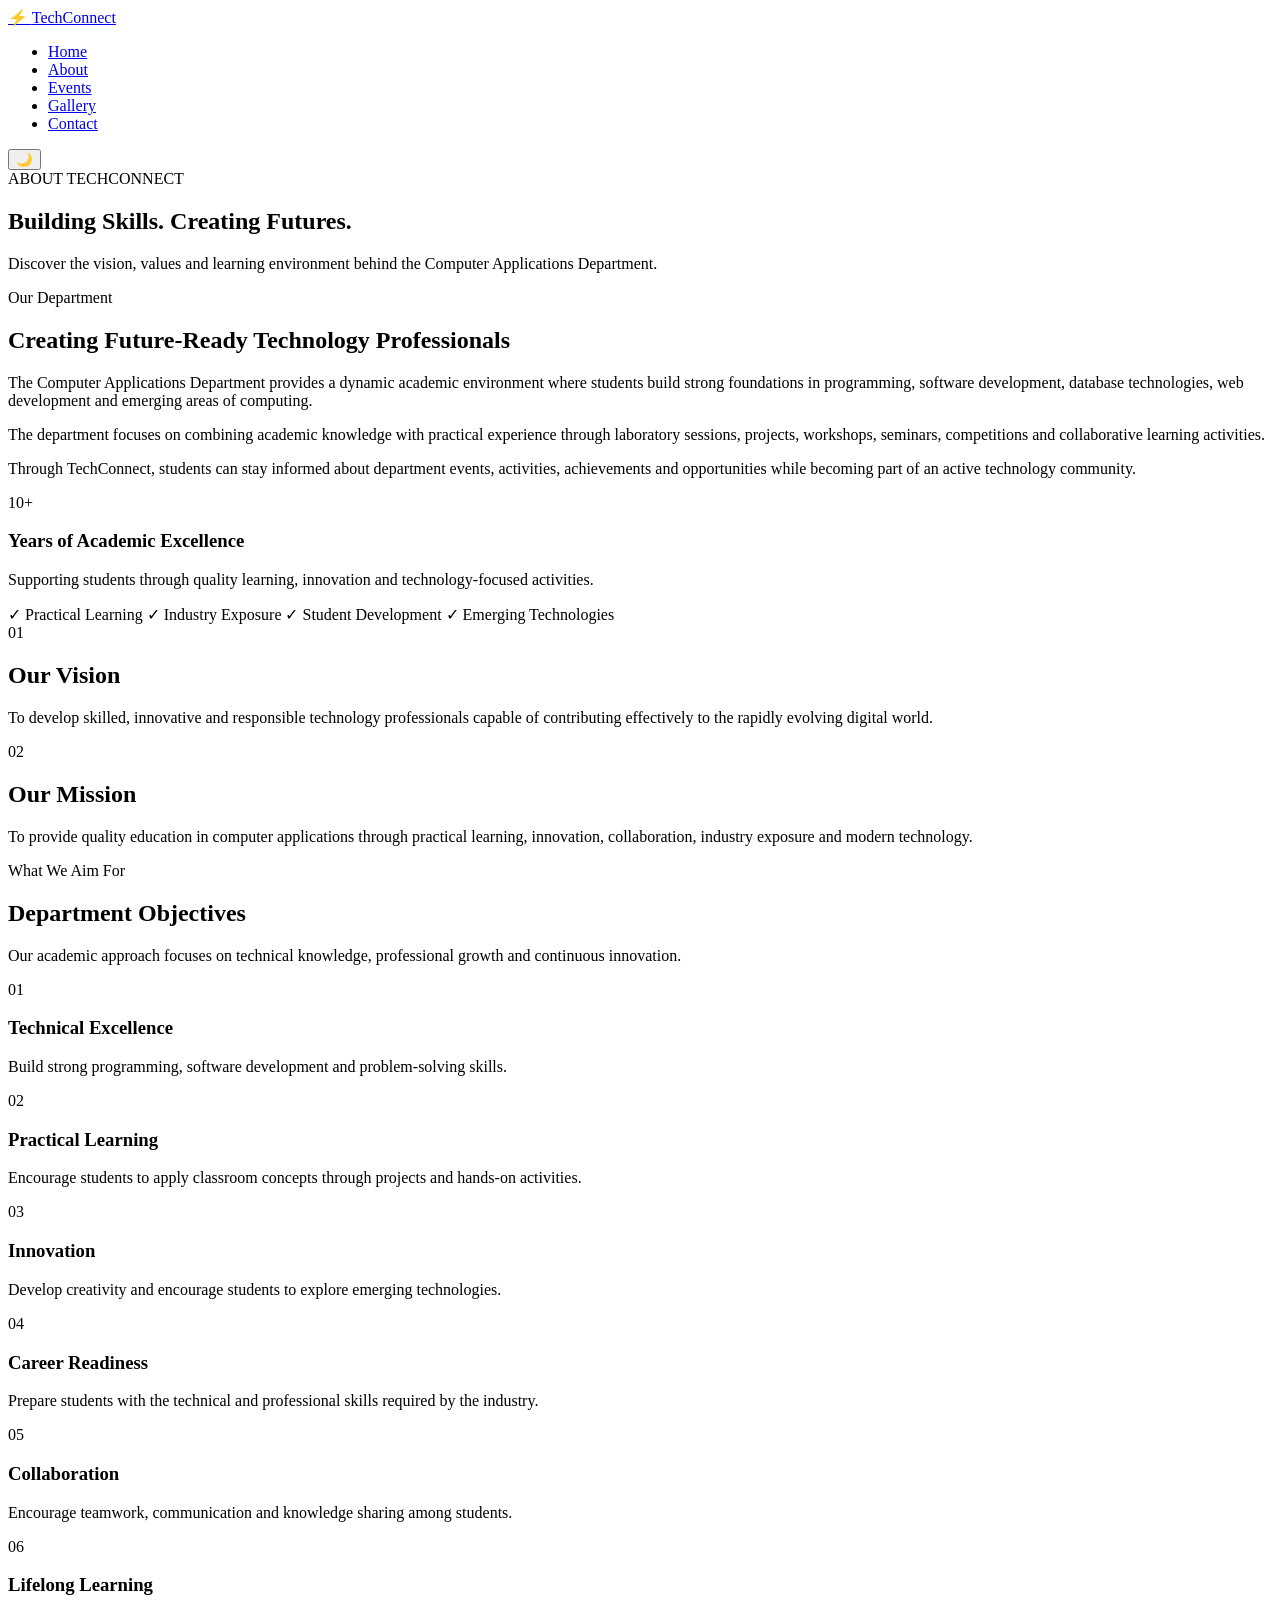
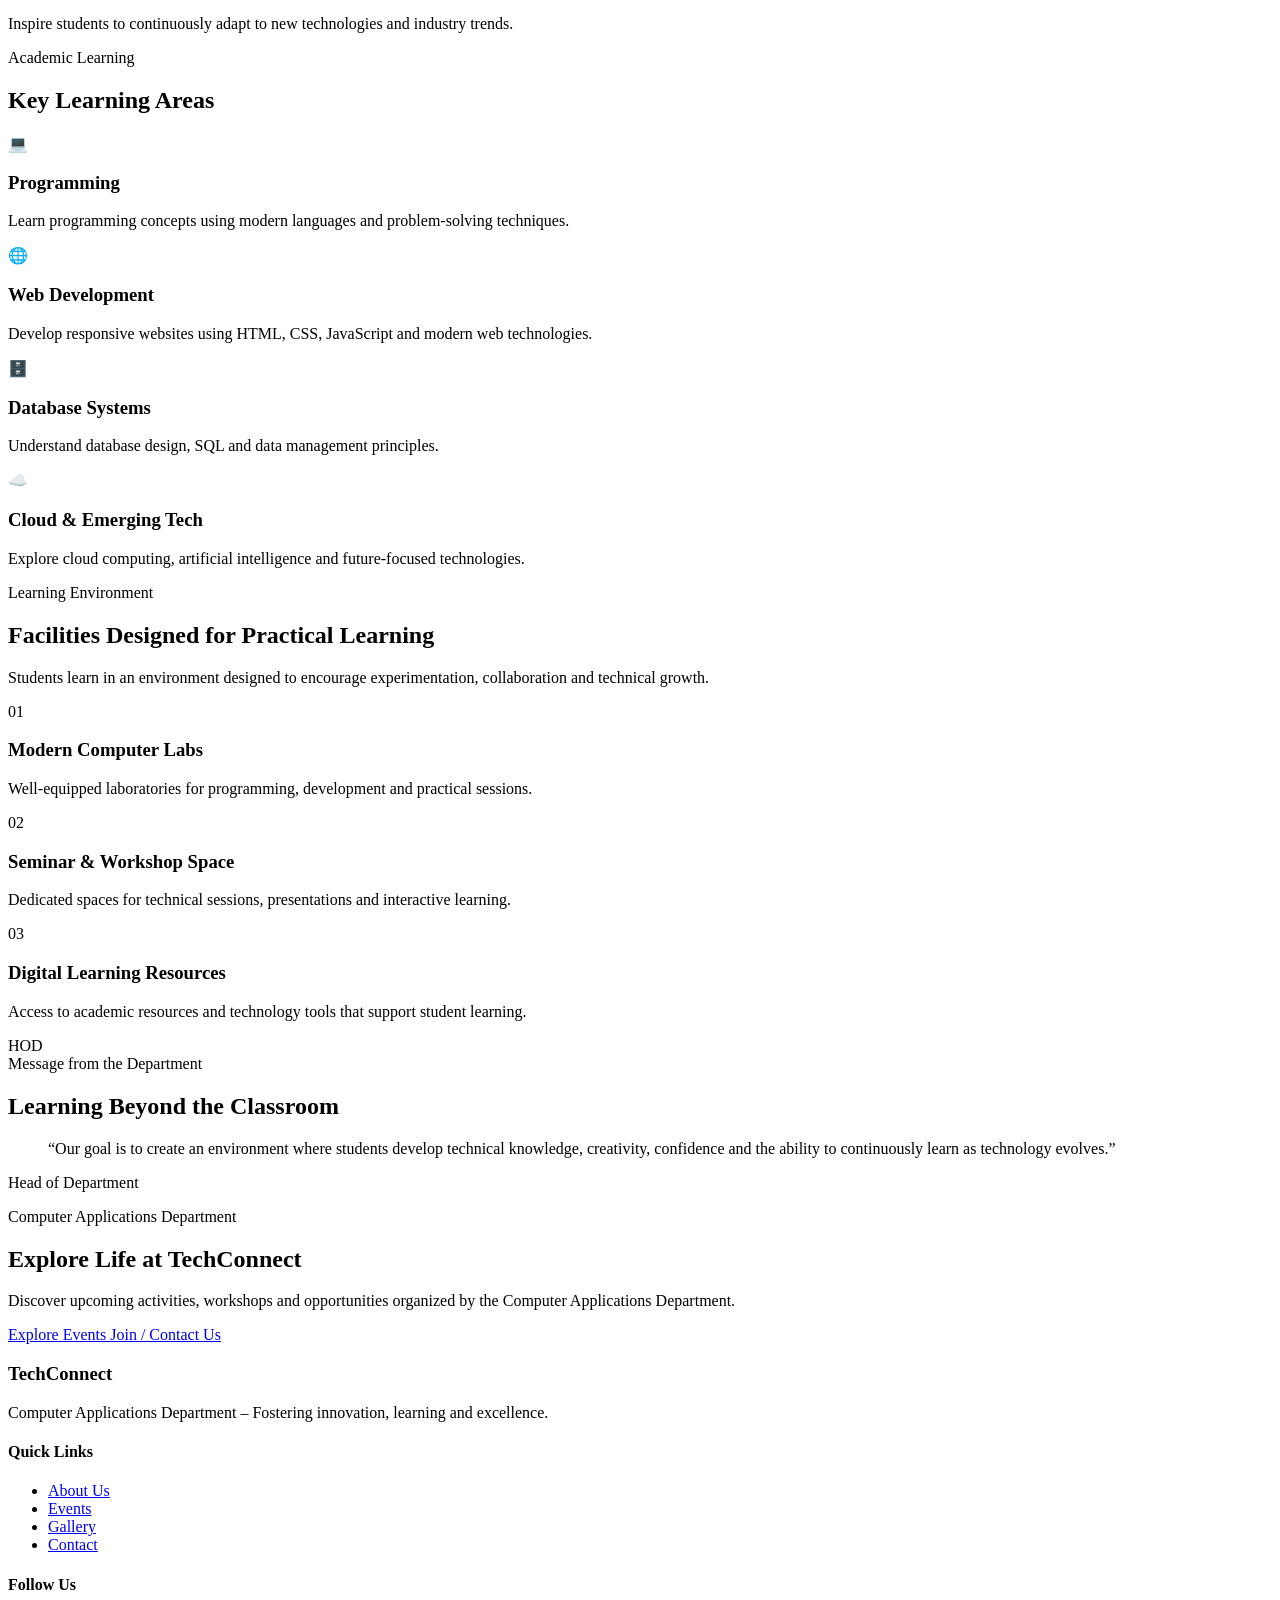
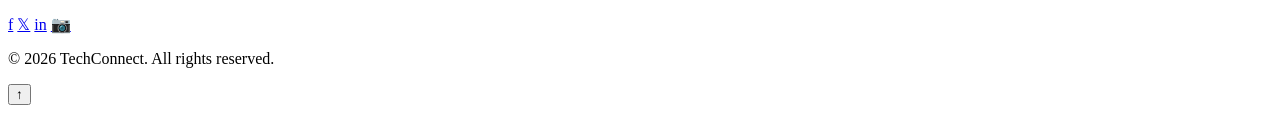
==== commit 8c7d86ec: "Update about.html" ====
--- a/about.html
+++ b/about.html
@@ -10,7 +10,7 @@
     <meta property="og:description" content="Discover the vision, mission and academic environment of the Computer Applications Department.">
 
     <title>TechConnect - About | Computer Applications Department</title>
-<link rel="stylesheet" href="style.css">
+<link rel="stylesheet" href="css/style.css">
 </head>
 
 <body>
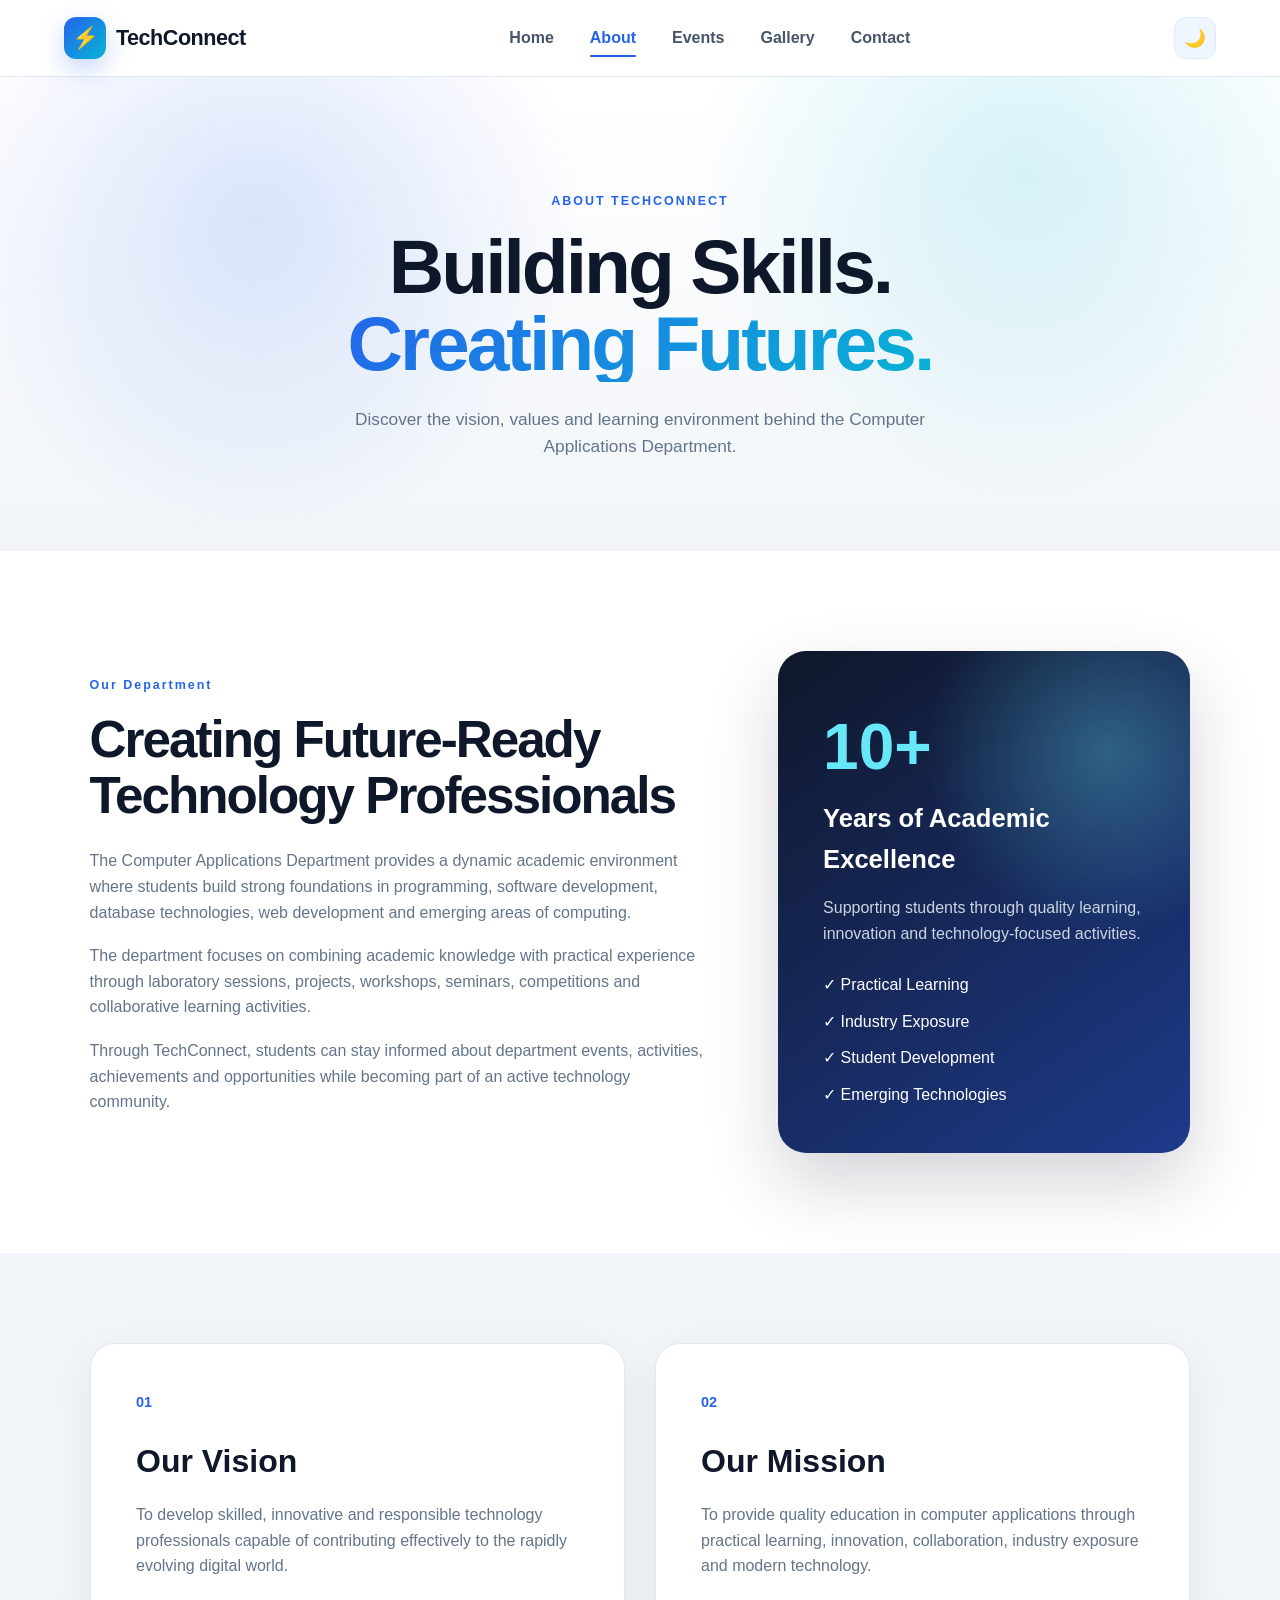
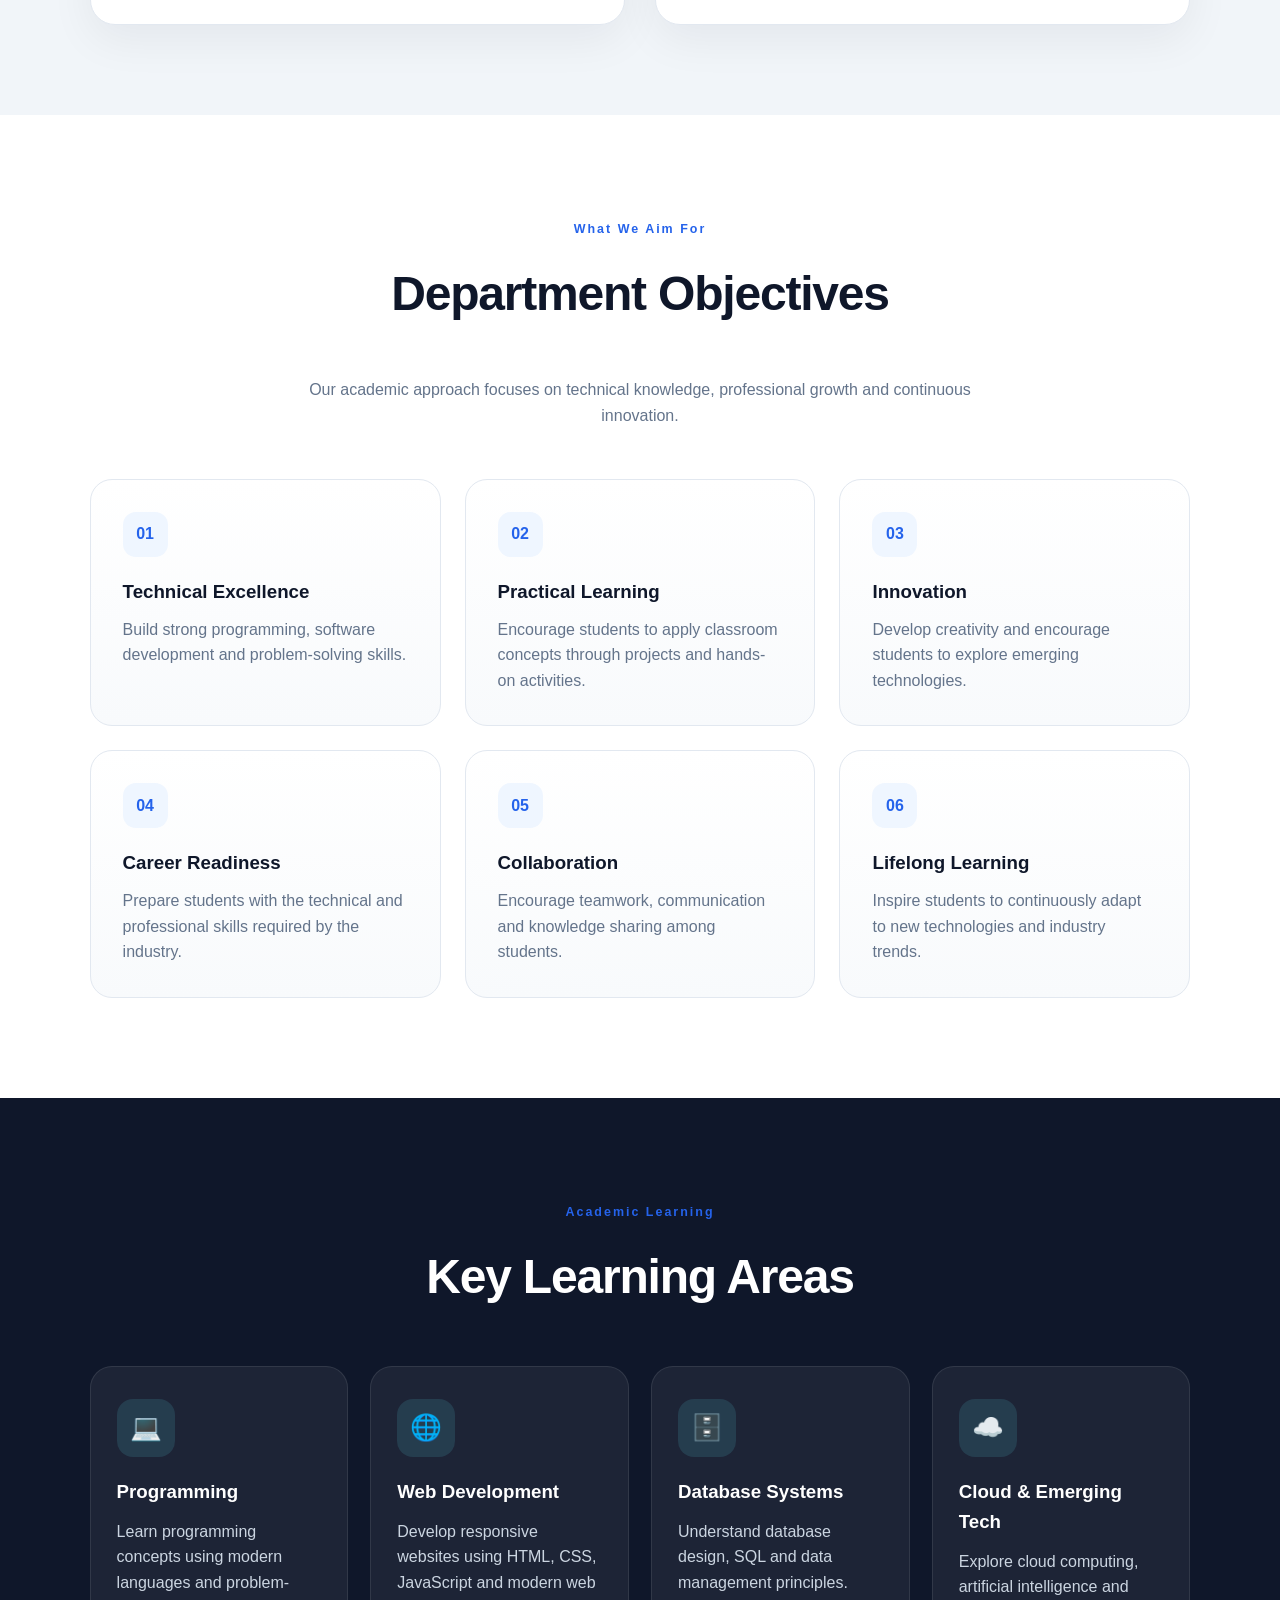
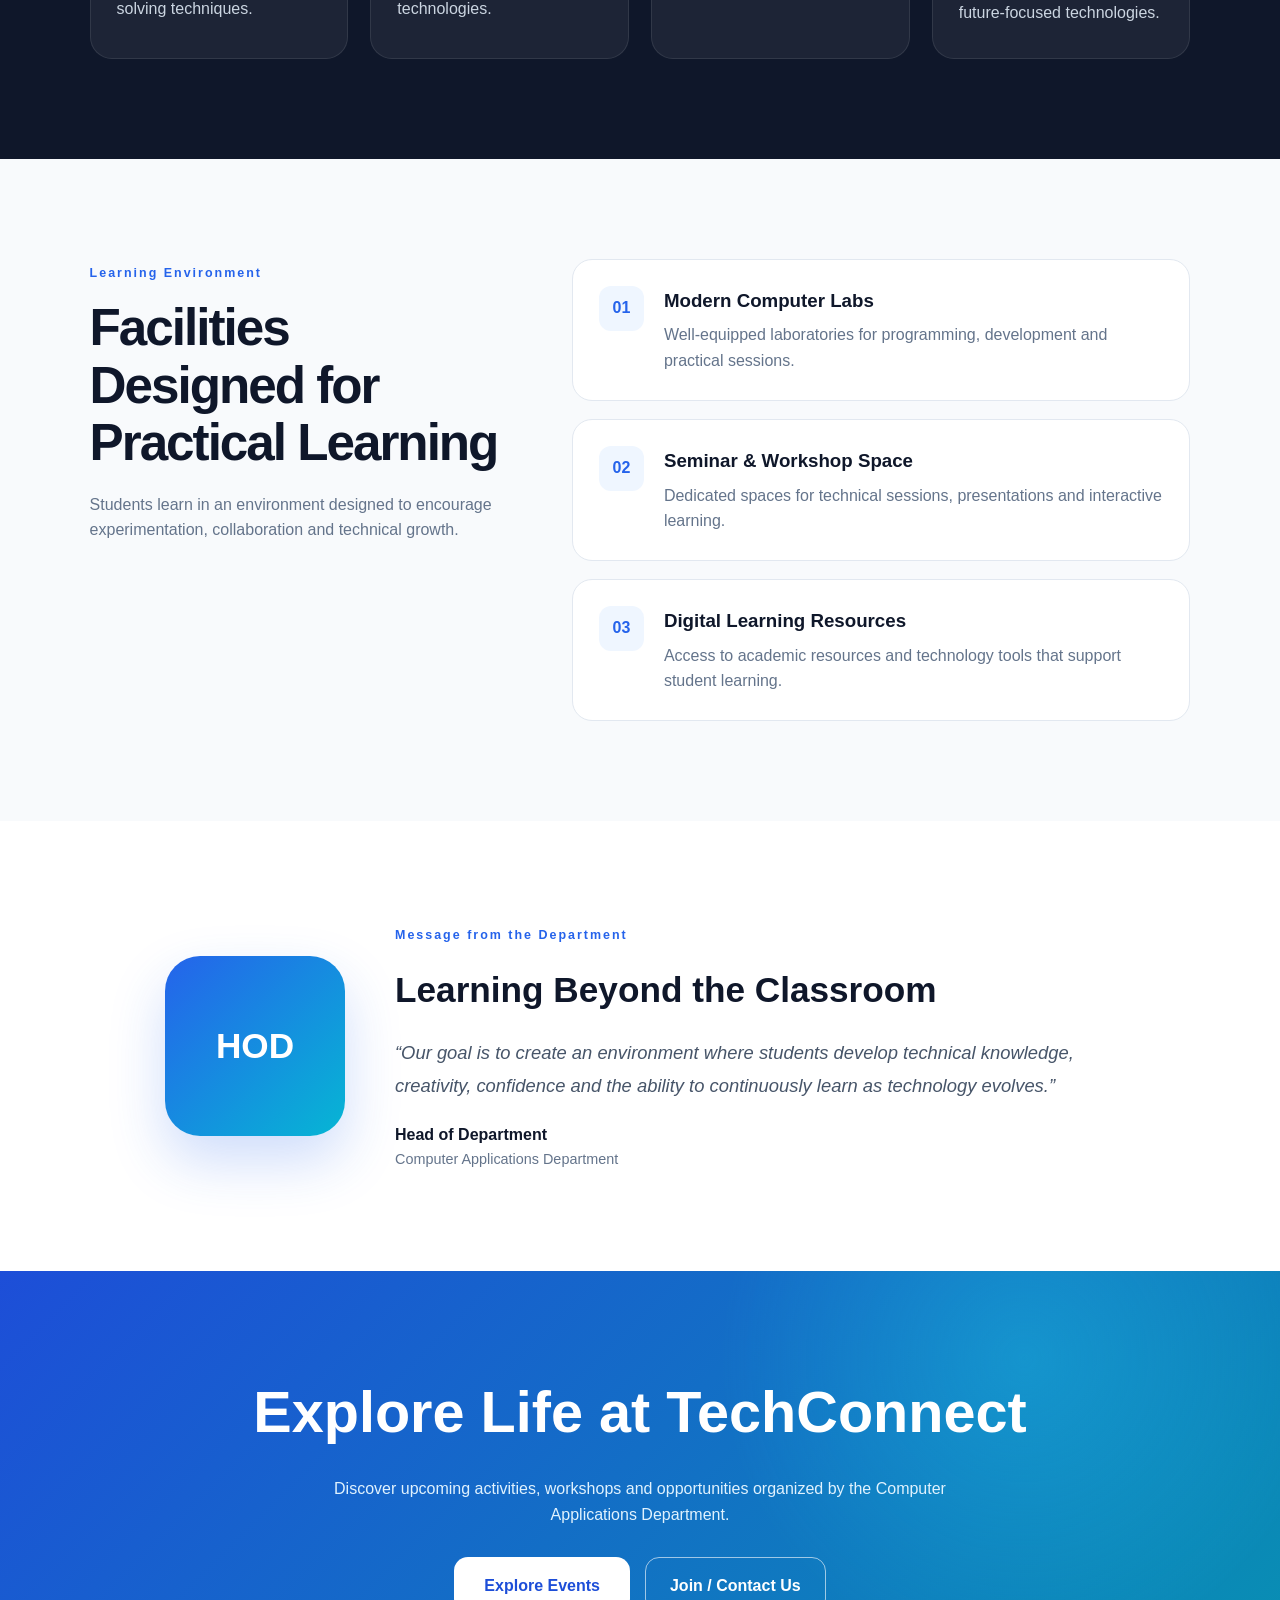
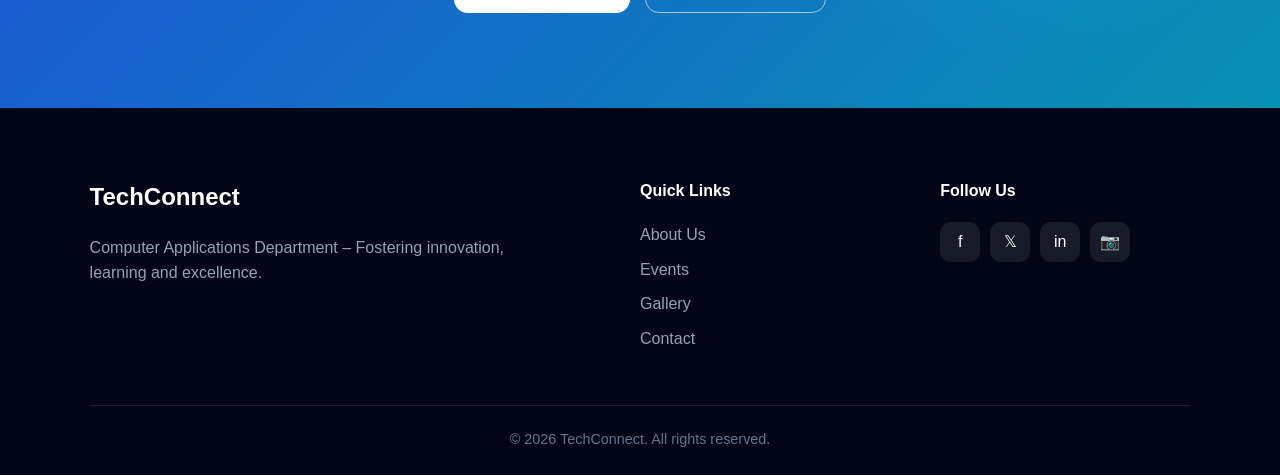
==== commit 0d0ef18f: "Update about.html" ====
--- a/about.html
+++ b/about.html
@@ -10,7 +10,8 @@
     <meta property="og:description" content="Discover the vision, mission and academic environment of the Computer Applications Department.">
 
     <title>TechConnect - About | Computer Applications Department</title>
-<link rel="stylesheet" href="css/style.css">
+
+    <link rel="stylesheet" href="style.css">
 </head>
 
 <body>
@@ -683,7 +684,7 @@
     </button>
 
 
-    <script src="js/main.js"></script>
+    <script src="main.js"></script>
 
 </body>
 </html>
--- a/style.css
+++ b/style.css
@@ -0,0 +1,3212 @@
+/* =========================
+   TECHCONNECT - MAIN STYLES
+========================= */
+
+* {
+    margin: 0;
+    padding: 0;
+    box-sizing: border-box;
+}
+
+html {
+    scroll-behavior: smooth;
+}
+
+body {
+    font-family: Arial, Helvetica, sans-serif;
+    background: #f8fafc;
+    color: #0f172a;
+    line-height: 1.6;
+}
+
+a {
+    text-decoration: none;
+    color: inherit;
+}
+
+ul {
+    list-style: none;
+}
+
+img {
+    max-width: 100%;
+    display: block;
+}
+
+/* =========================
+   HEADER / NAVIGATION
+========================= */
+
+.header {
+    position: sticky;
+    top: 0;
+    z-index: 1000;
+    background: rgba(255, 255, 255, 0.95);
+    backdrop-filter: blur(14px);
+    border-bottom: 1px solid #e2e8f0;
+}
+
+.navbar {
+    width: 100%;
+}
+
+.nav-container {
+    max-width: 1200px;
+    margin: auto;
+    min-height: 76px;
+    padding: 0 24px;
+    display: flex;
+    align-items: center;
+    justify-content: space-between;
+}
+
+.nav-logo a {
+    display: flex;
+    align-items: center;
+    gap: 10px;
+    font-size: 1.35rem;
+    font-weight: 800;
+    color: #0f172a;
+}
+
+.logo-icon {
+    width: 42px;
+    height: 42px;
+    display: grid;
+    place-items: center;
+    border-radius: 12px;
+    background: linear-gradient(135deg, #2563eb, #06b6d4);
+    color: #ffffff;
+    box-shadow: 0 10px 24px rgba(37, 99, 235, 0.25);
+}
+
+.logo-text {
+    letter-spacing: -0.5px;
+}
+
+.nav-menu {
+    display: flex;
+    align-items: center;
+    gap: 8px;
+}
+
+.nav-link {
+    position: relative;
+    display: inline-block;
+    padding: 10px 14px;
+    font-weight: 600;
+    color: #475569;
+    transition: 0.3s ease;
+}
+
+.nav-link:hover,
+.nav-link.active {
+    color: #2563eb;
+}
+
+.nav-link::after {
+    content: "";
+    position: absolute;
+    left: 14px;
+    right: 14px;
+    bottom: 4px;
+    height: 2px;
+    background: #2563eb;
+    transform: scaleX(0);
+    transition: 0.3s ease;
+    border-radius: 999px;
+}
+
+.nav-link:hover::after,
+.nav-link.active::after {
+    transform: scaleX(1);
+}
+
+.theme-toggle {
+    width: 42px;
+    height: 42px;
+    border: 1px solid #dbeafe;
+    background: #eff6ff;
+    border-radius: 12px;
+    cursor: pointer;
+    font-size: 1.1rem;
+    transition: 0.3s ease;
+}
+
+.theme-toggle:hover {
+    transform: translateY(-2px);
+    background: #dbeafe;
+}
+
+.hamburger {
+    display: none;
+    width: 42px;
+    height: 42px;
+    border-radius: 12px;
+    cursor: pointer;
+    align-items: center;
+    justify-content: center;
+    flex-direction: column;
+    gap: 5px;
+}
+
+.hamburger span {
+    width: 22px;
+    height: 2px;
+    background: #0f172a;
+    border-radius: 20px;
+}
+
+/* =========================
+   HERO SECTION
+========================= */
+
+.hero {
+    min-height: 680px;
+    padding: 90px 7%;
+    display: grid;
+    grid-template-columns: 1.1fr 0.9fr;
+    align-items: center;
+    gap: 70px;
+    overflow: hidden;
+    background:
+        radial-gradient(circle at 15% 20%, rgba(37, 99, 235, 0.14), transparent 32%),
+        radial-gradient(circle at 85% 25%, rgba(6, 182, 212, 0.15), transparent 30%),
+        linear-gradient(180deg, #ffffff, #f8fafc);
+}
+
+.hero-content {
+    max-width: 700px;
+}
+
+.hero-title {
+    font-size: clamp(3rem, 6vw, 5.7rem);
+    line-height: 0.98;
+    letter-spacing: -3px;
+    margin-bottom: 28px;
+    color: #0f172a;
+}
+
+.hero-title::after {
+    content: "";
+    width: 120px;
+    height: 6px;
+    display: block;
+    margin-top: 24px;
+    background: linear-gradient(90deg, #2563eb, #06b6d4);
+    border-radius: 999px;
+}
+
+.hero-subtitle {
+    max-width: 650px;
+    font-size: 1.08rem;
+    color: #64748b;
+    margin-bottom: 34px;
+}
+
+.hero-buttons {
+    display: flex;
+    flex-wrap: wrap;
+    gap: 15px;
+}
+
+.btn {
+    display: inline-flex;
+    align-items: center;
+    justify-content: center;
+    min-height: 50px;
+    padding: 0 24px;
+    border-radius: 14px;
+    font-weight: 700;
+    transition: 0.3s ease;
+}
+
+.btn-primary {
+    color: white;
+    background: linear-gradient(135deg, #2563eb, #0891b2);
+    box-shadow: 0 14px 35px rgba(37, 99, 235, 0.25);
+}
+
+.btn-primary:hover {
+    transform: translateY(-3px);
+    box-shadow: 0 18px 40px rgba(37, 99, 235, 0.32);
+}
+
+.btn-secondary {
+    color: #0f172a;
+    background: rgba(255, 255, 255, 0.82);
+    border: 1px solid #cbd5e1;
+}
+
+.btn-secondary:hover {
+    transform: translateY(-3px);
+    border-color: #2563eb;
+    color: #2563eb;
+}
+
+.hero-visual {
+    position: relative;
+    min-height: 440px;
+    display: grid;
+    place-items: center;
+}
+
+.tech-animation {
+    position: relative;
+    width: 370px;
+    height: 370px;
+    border-radius: 50%;
+    background: linear-gradient(135deg, rgba(37, 99, 235, 0.14), rgba(6, 182, 212, 0.12));
+    border: 1px solid rgba(37, 99, 235, 0.18);
+    box-shadow: 0 30px 70px rgba(15, 23, 42, 0.12);
+}
+
+.tech-animation::before {
+    content: "</>";
+    position: absolute;
+    inset: 50% auto auto 50%;
+    transform: translate(-50%, -50%);
+    width: 150px;
+    height: 150px;
+    border-radius: 28px;
+    display: grid;
+    place-items: center;
+    font-size: 3rem;
+    font-weight: 800;
+    color: white;
+    background: linear-gradient(135deg, #2563eb, #06b6d4);
+    box-shadow: 0 24px 50px rgba(37, 99, 235, 0.3);
+}
+
+.tech-circle,
+.tech-square,
+.tech-triangle {
+    position: absolute;
+}
+
+.tech-circle {
+    width: 72px;
+    height: 72px;
+    top: 20px;
+    right: 35px;
+    border-radius: 50%;
+    background: #22d3ee;
+    opacity: 0.7;
+    animation: floatOne 5s ease-in-out infinite;
+}
+
+.tech-square {
+    width: 60px;
+    height: 60px;
+    left: 20px;
+    bottom: 55px;
+    border-radius: 16px;
+    background: #6366f1;
+    transform: rotate(15deg);
+    opacity: 0.75;
+    animation: floatTwo 6s ease-in-out infinite;
+}
+
+.tech-triangle {
+    width: 0;
+    height: 0;
+    right: 25px;
+    bottom: 40px;
+    border-left: 34px solid transparent;
+    border-right: 34px solid transparent;
+    border-bottom: 58px solid #0ea5e9;
+    opacity: 0.65;
+    animation: floatOne 7s ease-in-out infinite;
+}
+
+@keyframes floatOne {
+    0%, 100% {
+        transform: translateY(0);
+    }
+    50% {
+        transform: translateY(-18px);
+    }
+}
+
+@keyframes floatTwo {
+    0%, 100% {
+        transform: translateY(0) rotate(15deg);
+    }
+    50% {
+        transform: translateY(-22px) rotate(24deg);
+    }
+}
+
+/* =========================
+   SECTION TITLE
+========================= */
+
+.section-title {
+    text-align: center;
+    font-size: clamp(2rem, 4vw, 3rem);
+    margin-bottom: 45px;
+    color: #0f172a;
+    letter-spacing: -1.2px;
+}
+
+/* =========================
+   STATISTICS
+========================= */
+
+.statistics {
+    padding: 75px 7%;
+    background: #0f172a;
+    color: white;
+}
+
+.statistics .section-title {
+    color: white;
+}
+
+.stats-container {
+    max-width: 1100px;
+    margin: auto;
+    display: grid;
+    grid-template-columns: repeat(4, 1fr);
+    gap: 22px;
+}
+
+.stat-card {
+    padding: 30px 20px;
+    text-align: center;
+    border-radius: 20px;
+    background: rgba(255, 255, 255, 0.06);
+    border: 1px solid rgba(255, 255, 255, 0.1);
+    transition: 0.3s ease;
+}
+
+.stat-card:hover {
+    transform: translateY(-7px);
+    background: rgba(255, 255, 255, 0.1);
+}
+
+.stat-number {
+    font-size: 2.8rem;
+    font-weight: 800;
+    color: #67e8f9;
+}
+
+.stat-number::after {
+    content: "+";
+}
+
+.stat-label {
+    margin-top: 5px;
+    color: #cbd5e1;
+}
+
+/* =========================
+   ABOUT PREVIEW
+========================= */
+
+.about-preview {
+    padding: 95px 7%;
+    background: #ffffff;
+}
+
+.preview-cards {
+    max-width: 1200px;
+    margin: auto;
+    display: grid;
+    grid-template-columns: repeat(4, 1fr);
+    gap: 24px;
+}
+
+.preview-card {
+    position: relative;
+    padding: 34px 28px;
+    border-radius: 22px;
+    background: #ffffff;
+    border: 1px solid #e2e8f0;
+    box-shadow: 0 15px 40px rgba(15, 23, 42, 0.06);
+    transition: 0.35s ease;
+    overflow: hidden;
+}
+
+.preview-card::before {
+    content: "";
+    position: absolute;
+    left: 0;
+    top: 0;
+    width: 100%;
+    height: 4px;
+    background: linear-gradient(90deg, #2563eb, #06b6d4);
+    transform: scaleX(0);
+    transform-origin: left;
+    transition: 0.35s ease;
+}
+
+.preview-card:hover {
+    transform: translateY(-9px);
+    box-shadow: 0 22px 55px rgba(15, 23, 42, 0.11);
+}
+
+.preview-card:hover::before {
+    transform: scaleX(1);
+}
+
+.card-icon {
+    width: 58px;
+    height: 58px;
+    border-radius: 16px;
+    display: grid;
+    place-items: center;
+    margin-bottom: 22px;
+    font-size: 1.7rem;
+    background: linear-gradient(135deg, #eff6ff, #cffafe);
+}
+
+.preview-card h3 {
+    margin-bottom: 12px;
+    font-size: 1.2rem;
+}
+
+.preview-card p {
+    color: #64748b;
+}
+
+/* =========================
+   EVENTS
+========================= */
+
+.events-preview {
+    padding: 95px 7%;
+    background: #f1f5f9;
+}
+
+.events-container {
+    max-width: 1200px;
+    margin: auto;
+    display: grid;
+    grid-template-columns: repeat(3, 1fr);
+    gap: 28px;
+}
+
+.event-card {
+    border-radius: 22px;
+    background: white;
+    overflow: hidden;
+    box-shadow: 0 15px 45px rgba(15, 23, 42, 0.08);
+    border: 1px solid #e2e8f0;
+    transition: 0.35s ease;
+}
+
+.event-card:hover {
+    transform: translateY(-9px);
+    box-shadow: 0 22px 55px rgba(15, 23, 42, 0.13);
+}
+
+.event-image {
+    min-height: 210px;
+    position: relative;
+}
+
+.event-image::after {
+    content: "TECHCONNECT";
+    position: absolute;
+    left: 24px;
+    bottom: 20px;
+    font-size: 0.78rem;
+    font-weight: 800;
+    letter-spacing: 2px;
+    color: rgba(255, 255, 255, 0.85);
+}
+
+.event-content {
+    padding: 26px;
+}
+
+.event-date,
+.event-category {
+    display: inline-block;
+    margin-right: 6px;
+    margin-bottom: 13px;
+    font-size: 0.78rem;
+    font-weight: 700;
+    border-radius: 999px;
+    padding: 6px 11px;
+}
+
+.event-date {
+    background: #eff6ff;
+    color: #2563eb;
+}
+
+.event-category {
+    background: #ecfeff;
+    color: #0891b2;
+}
+
+.event-content h3 {
+    font-size: 1.35rem;
+    margin-bottom: 12px;
+}
+
+.event-content p {
+    color: #64748b;
+    margin-bottom: 16px;
+}
+
+.btn-link {
+    color: #2563eb;
+    padding: 0;
+    min-height: auto;
+}
+
+.btn-link:hover {
+    color: #0891b2;
+}
+
+/* =========================
+   CTA
+========================= */
+
+.cta-section {
+    padding: 95px 7%;
+    background:
+        radial-gradient(circle at 80% 20%, rgba(34, 211, 238, 0.3), transparent 28%),
+        linear-gradient(135deg, #1d4ed8, #0891b2);
+}
+
+.cta-content {
+    max-width: 850px;
+    margin: auto;
+    text-align: center;
+    color: white;
+}
+
+.cta-content h2 {
+    font-size: clamp(2.2rem, 5vw, 3.6rem);
+    margin-bottom: 18px;
+}
+
+.cta-content p {
+    max-width: 680px;
+    margin: 0 auto 30px;
+    color: #e0f2fe;
+}
+
+.btn-large {
+    min-height: 56px;
+    padding: 0 30px;
+    background: white;
+    color: #1d4ed8;
+    box-shadow: none;
+}
+
+.btn-large:hover {
+    background: #f8fafc;
+}
+
+/* =========================
+   FOOTER
+========================= */
+
+.footer {
+    padding: 70px 7% 24px;
+    background: #020617;
+    color: #cbd5e1;
+}
+
+.footer-content {
+    max-width: 1200px;
+    margin: auto;
+    display: grid;
+    grid-template-columns: 2fr 1fr 1fr;
+    gap: 50px;
+}
+
+.footer-section h3,
+.footer-section h4 {
+    color: white;
+    margin-bottom: 18px;
+}
+
+.footer-section h3 {
+    font-size: 1.5rem;
+}
+
+.footer-section p {
+    max-width: 450px;
+    color: #94a3b8;
+}
+
+.footer-section li {
+    margin-bottom: 9px;
+}
+
+.footer-section a {
+    color: #94a3b8;
+    transition: 0.3s ease;
+}
+
+.footer-section a:hover {
+    color: #67e8f9;
+}
+
+.social-links {
+    display: flex;
+    gap: 10px;
+}
+
+.social-links a {
+    width: 40px;
+    height: 40px;
+    display: grid;
+    place-items: center;
+    border-radius: 11px;
+    background: rgba(255, 255, 255, 0.08);
+    color: white;
+}
+
+.social-links a:hover {
+    background: #2563eb;
+    transform: translateY(-3px);
+}
+
+.footer-bottom {
+    max-width: 1200px;
+    margin: 45px auto 0;
+    padding-top: 22px;
+    text-align: center;
+    border-top: 1px solid rgba(255, 255, 255, 0.1);
+    color: #64748b;
+    font-size: 0.9rem;
+}
+
+/* =========================
+   BACK TO TOP BUTTON
+========================= */
+
+.back-to-top {
+    position: fixed;
+    right: 24px;
+    bottom: 24px;
+    width: 46px;
+    height: 46px;
+    border: none;
+    border-radius: 14px;
+    background: #2563eb;
+    color: white;
+    font-size: 1.2rem;
+    cursor: pointer;
+    opacity: 0;
+    visibility: hidden;
+    transform: translateY(15px);
+    transition: 0.3s ease;
+    box-shadow: 0 12px 30px rgba(37, 99, 235, 0.3);
+}
+
+.back-to-top.show {
+    opacity: 1;
+    visibility: visible;
+    transform: translateY(0);
+}
+
+/* =========================
+   DARK MODE
+========================= */
+
+body.dark-mode {
+    background: #020617;
+    color: #e2e8f0;
+}
+
+body.dark-mode .header {
+    background: rgba(2, 6, 23, 0.92);
+    border-color: #1e293b;
+}
+
+body.dark-mode .nav-logo a,
+body.dark-mode .nav-link,
+body.dark-mode .section-title {
+    color: #e2e8f0;
+}
+
+body.dark-mode .nav-link.active,
+body.dark-mode .nav-link:hover {
+    color: #67e8f9;
+}
+
+body.dark-mode .hero {
+    background:
+        radial-gradient(circle at 15% 20%, rgba(37, 99, 235, 0.18), transparent 32%),
+        radial-gradient(circle at 85% 25%, rgba(6, 182, 212, 0.14), transparent 30%),
+        linear-gradient(180deg, #020617, #0f172a);
+}
+
+body.dark-mode .hero-title {
+    color: white;
+}
+
+body.dark-mode .hero-subtitle {
+    color: #94a3b8;
+}
+
+body.dark-mode .about-preview {
+    background: #020617;
+}
+
+body.dark-mode .events-preview {
+    background: #0f172a;
+}
+
+body.dark-mode .preview-card,
+body.dark-mode .event-card {
+    background: #111827;
+    border-color: #1e293b;
+    color: #e2e8f0;
+}
+
+body.dark-mode .preview-card p,
+body.dark-mode .event-content p {
+    color: #94a3b8;
+}
+
+body.dark-mode .hamburger span {
+    background: white;
+}
+
+/* =========================
+   TABLET
+========================= */
+
+@media (max-width: 992px) {
+
+    .hero {
+        grid-template-columns: 1fr;
+        text-align: center;
+        padding-top: 75px;
+    }
+
+    .hero-content {
+        margin: auto;
+    }
+
+    .hero-title::after {
+        margin-left: auto;
+        margin-right: auto;
+    }
+
+    .hero-buttons {
+        justify-content: center;
+    }
+
+    .hero-visual {
+        min-height: 380px;
+    }
+
+    .stats-container {
+        grid-template-columns: repeat(2, 1fr);
+    }
+
+    .preview-cards {
+        grid-template-columns: repeat(2, 1fr);
+    }
+
+    .events-container {
+        grid-template-columns: repeat(2, 1fr);
+    }
+
+    .footer-content {
+        grid-template-columns: 1fr 1fr;
+    }
+}
+
+/* =========================
+   MOBILE
+========================= */
+
+@media (max-width: 768px) {
+
+    .nav-container {
+        min-height: 68px;
+        padding: 0 18px;
+    }
+
+    .nav-menu {
+        position: absolute;
+        top: 68px;
+        left: 0;
+        width: 100%;
+        padding: 18px;
+        flex-direction: column;
+        align-items: stretch;
+        background: white;
+        border-bottom: 1px solid #e2e8f0;
+        transform: translateY(-150%);
+        opacity: 0;
+        visibility: hidden;
+        transition: 0.3s ease;
+    }
+
+    .nav-menu.active {
+        transform: translateY(0);
+        opacity: 1;
+        visibility: visible;
+    }
+
+    body.dark-mode .nav-menu {
+        background: #020617;
+        border-color: #1e293b;
+    }
+
+    .nav-link {
+        width: 100%;
+        padding: 13px 8px;
+    }
+
+    .theme-toggle {
+        margin-left: auto;
+        margin-right: 8px;
+    }
+
+    .hamburger {
+        display: flex;
+    }
+
+    .hero {
+        min-height: auto;
+        padding: 70px 24px;
+        gap: 35px;
+    }
+
+    .hero-title {
+        letter-spacing: -2px;
+    }
+
+    .hero-subtitle {
+        font-size: 1rem;
+    }
+
+    .hero-buttons {
+        flex-direction: column;
+    }
+
+    .btn {
+        width: 100%;
+    }
+
+    .tech-animation {
+        width: 285px;
+        height: 285px;
+    }
+
+    .tech-animation::before {
+        width: 120px;
+        height: 120px;
+        font-size: 2.3rem;
+    }
+
+    .statistics,
+    .about-preview,
+    .events-preview,
+    .cta-section {
+        padding-left: 22px;
+        padding-right: 22px;
+    }
+
+    .stats-container,
+    .preview-cards,
+    .events-container {
+        grid-template-columns: 1fr;
+    }
+
+    .footer-content {
+        grid-template-columns: 1fr;
+    }
+
+    .footer {
+        padding-left: 22px;
+        padding-right: 22px;
+    }
+}
+
+/* =========================
+   SMALL MOBILE
+========================= */
+
+@media (max-width: 480px) {
+
+    .logo-text {
+        font-size: 1.05rem;
+    }
+
+    .hero {
+        padding-top: 55px;
+    }
+
+    .hero-title {
+        font-size: 2.8rem;
+    }
+
+    .tech-animation {
+        width: 240px;
+        height: 240px;
+    }
+
+    .tech-circle {
+        width: 50px;
+        height: 50px;
+    }
+
+    .tech-square {
+        width: 45px;
+        height: 45px;
+    }
+}
+
+/* =========================
+   ACCESSIBILITY
+========================= */
+
+a:focus-visible,
+button:focus-visible {
+    outline: 3px solid #38bdf8;
+    outline-offset: 4px;
+}
+
+@media (prefers-reduced-motion: reduce) {
+
+    *,
+    *::before,
+    *::after {
+        scroll-behavior: auto !important;
+        animation-duration: 0.01ms !important;
+        animation-iteration-count: 1 !important;
+        transition-duration: 0.01ms !important;
+    }
+}
+/* ==========================================
+   ABOUT PAGE
+========================================== */
+
+/* PAGE HERO */
+
+.page-hero {
+    min-height: 470px;
+    padding: 110px 7% 90px;
+    display: flex;
+    align-items: center;
+    justify-content: center;
+    text-align: center;
+
+    background:
+        radial-gradient(
+            circle at 20% 30%,
+            rgba(37, 99, 235, 0.16),
+            transparent 30%
+        ),
+        radial-gradient(
+            circle at 80% 20%,
+            rgba(6, 182, 212, 0.16),
+            transparent 30%
+        ),
+        linear-gradient(
+            180deg,
+            #ffffff,
+            #f1f5f9
+        );
+}
+
+.page-hero-content {
+    max-width: 850px;
+}
+
+.page-tag,
+.section-label {
+    display: inline-block;
+
+    margin-bottom: 16px;
+
+    font-size: 0.78rem;
+    font-weight: 800;
+    letter-spacing: 2px;
+
+    color: #2563eb;
+}
+
+.page-hero h1 {
+    font-size: clamp(
+        3rem,
+        6vw,
+        5.5rem
+    );
+
+    line-height: 1;
+    letter-spacing: -3px;
+
+    margin-bottom: 24px;
+}
+
+.page-hero h1 span {
+    display: block;
+
+    background: linear-gradient(
+        135deg,
+        #2563eb,
+        #06b6d4
+    );
+
+    -webkit-background-clip: text;
+    -webkit-text-fill-color: transparent;
+}
+
+.page-hero p {
+    max-width: 650px;
+
+    margin: auto;
+
+    color: #64748b;
+
+    font-size: 1.08rem;
+}
+
+
+/* ABOUT DETAIL */
+
+.about-detail-section {
+    padding: 100px 7%;
+    background: #ffffff;
+}
+
+.about-detail-container {
+    max-width: 1200px;
+
+    margin: auto;
+
+    display: grid;
+
+    grid-template-columns:
+        1.2fr 0.8fr;
+
+    gap: 70px;
+
+    align-items: center;
+}
+
+.about-detail-content h2 {
+    font-size: clamp(
+        2.2rem,
+        4vw,
+        3.5rem
+    );
+
+    line-height: 1.1;
+
+    letter-spacing: -2px;
+
+    margin-bottom: 24px;
+}
+
+.about-detail-content p {
+    margin-bottom: 18px;
+
+    color: #64748b;
+}
+
+.about-highlight-card {
+    padding: 45px;
+
+    border-radius: 28px;
+
+    color: white;
+
+    background:
+        radial-gradient(
+            circle at 80% 20%,
+            rgba(103, 232, 249, 0.3),
+            transparent 35%
+        ),
+        linear-gradient(
+            145deg,
+            #0f172a,
+            #1e3a8a
+        );
+
+    box-shadow:
+        0 30px 70px
+        rgba(15, 23, 42, 0.18);
+}
+
+.highlight-number {
+    display: block;
+
+    font-size: 4rem;
+    font-weight: 800;
+
+    color: #67e8f9;
+}
+
+.about-highlight-card h3 {
+    font-size: 1.6rem;
+
+    margin-bottom: 15px;
+}
+
+.about-highlight-card p {
+    color: #cbd5e1;
+
+    margin-bottom: 26px;
+}
+
+.highlight-list {
+    display: grid;
+    gap: 11px;
+}
+
+
+/* VISION MISSION */
+
+.vision-mission-section {
+    padding: 90px 7%;
+
+    background: #f1f5f9;
+}
+
+.vision-mission-container {
+    max-width: 1100px;
+
+    margin: auto;
+
+    display: grid;
+
+    grid-template-columns:
+        repeat(2, 1fr);
+
+    gap: 30px;
+}
+
+.vm-card {
+    padding: 45px;
+
+    border-radius: 25px;
+
+    background: white;
+
+    border:
+        1px solid
+        #e2e8f0;
+
+    box-shadow:
+        0 15px 45px
+        rgba(15, 23, 42, 0.06);
+
+    transition: 0.35s ease;
+}
+
+.vm-card:hover {
+    transform:
+        translateY(-8px);
+
+    box-shadow:
+        0 25px 55px
+        rgba(15, 23, 42, 0.12);
+}
+
+.vm-number {
+    display: inline-block;
+
+    margin-bottom: 22px;
+
+    font-size: 0.9rem;
+    font-weight: 800;
+
+    color: #2563eb;
+}
+
+.vm-card h2 {
+    font-size: 2rem;
+
+    margin-bottom: 15px;
+}
+
+.vm-card p {
+    color: #64748b;
+}
+
+
+/* OBJECTIVES */
+
+.objectives-section {
+    padding: 100px 7%;
+
+    background: white;
+}
+
+.objectives-container {
+    max-width: 1200px;
+
+    margin: auto;
+}
+
+.section-heading {
+    max-width: 700px;
+
+    margin: 0 auto 50px;
+
+    text-align: center;
+}
+
+.section-description {
+    color: #64748b;
+}
+
+.objectives-grid {
+    display: grid;
+
+    grid-template-columns:
+        repeat(3, 1fr);
+
+    gap: 24px;
+}
+
+.objective-card {
+    padding: 32px;
+
+    border-radius: 22px;
+
+    border: 1px solid #e2e8f0;
+
+    background:
+        linear-gradient(
+            180deg,
+            #ffffff,
+            #f8fafc
+        );
+
+    transition: 0.35s ease;
+}
+
+.objective-card:hover {
+    transform:
+        translateY(-8px);
+
+    box-shadow:
+        0 20px 50px
+        rgba(15, 23, 42, 0.09);
+
+    border-color:
+        #bfdbfe;
+}
+
+.objective-card span {
+    display: inline-flex;
+
+    width: 45px;
+    height: 45px;
+
+    align-items: center;
+    justify-content: center;
+
+    margin-bottom: 20px;
+
+    border-radius: 13px;
+
+    font-weight: 800;
+
+    color: #2563eb;
+
+    background:
+        #eff6ff;
+}
+
+.objective-card h3 {
+    margin-bottom: 10px;
+}
+
+.objective-card p {
+    color: #64748b;
+}
+
+
+/* PROGRAMS */
+
+.programs-section {
+    padding: 100px 7%;
+
+    background: #0f172a;
+
+    color: white;
+}
+
+.programs-section
+.section-title {
+    color: white;
+}
+
+.program-grid {
+    max-width: 1200px;
+
+    margin: auto;
+
+    display: grid;
+
+    grid-template-columns:
+        repeat(4, 1fr);
+
+    gap: 22px;
+}
+
+.program-card {
+    padding: 32px 26px;
+
+    border-radius: 22px;
+
+    background:
+        rgba(
+            255,
+            255,
+            255,
+            0.06
+        );
+
+    border:
+        1px solid
+        rgba(
+            255,
+            255,
+            255,
+            0.09
+        );
+
+    transition: 0.35s ease;
+}
+
+.program-card:hover {
+    transform:
+        translateY(-8px);
+
+    background:
+        rgba(
+            255,
+            255,
+            255,
+            0.1
+        );
+}
+
+.program-icon {
+    width: 58px;
+    height: 58px;
+
+    margin-bottom: 20px;
+
+    display: grid;
+    place-items: center;
+
+    border-radius: 16px;
+
+    font-size: 1.6rem;
+
+    background:
+        rgba(
+            103,
+            232,
+            249,
+            0.12
+        );
+}
+
+.program-card h3 {
+    margin-bottom: 12px;
+}
+
+.program-card p {
+    color: #cbd5e1;
+}
+
+
+/* FACILITIES */
+
+.facilities-section {
+    padding: 100px 7%;
+
+    background: #f8fafc;
+}
+
+.facilities-container {
+    max-width: 1150px;
+
+    margin: auto;
+
+    display: grid;
+
+    grid-template-columns:
+        0.8fr 1.2fr;
+
+    gap: 70px;
+
+    align-items: start;
+}
+
+.facilities-content h2 {
+    font-size: clamp(
+        2.2rem,
+        4vw,
+        3.4rem
+    );
+
+    line-height: 1.12;
+
+    letter-spacing: -2px;
+
+    margin-bottom: 20px;
+}
+
+.facilities-content p {
+    color: #64748b;
+}
+
+.facility-list {
+    display: grid;
+
+    gap: 18px;
+}
+
+.facility-item {
+    display: flex;
+
+    gap: 20px;
+
+    padding: 26px;
+
+    border-radius: 20px;
+
+    background: white;
+
+    border: 1px solid #e2e8f0;
+
+    transition: 0.3s ease;
+}
+
+.facility-item:hover {
+    transform:
+        translateX(8px);
+
+    box-shadow:
+        0 15px 40px
+        rgba(15, 23, 42, 0.07);
+}
+
+.facility-item > span {
+    flex-shrink: 0;
+
+    width: 45px;
+    height: 45px;
+
+    display: grid;
+    place-items: center;
+
+    border-radius: 12px;
+
+    font-weight: 800;
+
+    color: #2563eb;
+
+    background: #eff6ff;
+}
+
+.facility-item h3 {
+    margin-bottom: 7px;
+}
+
+.facility-item p {
+    color: #64748b;
+}
+
+
+/* HOD SECTION */
+
+.hod-section {
+    padding: 100px 7%;
+
+    background: white;
+}
+
+.hod-container {
+    max-width: 950px;
+
+    margin: auto;
+
+    display: grid;
+
+    grid-template-columns:
+        180px 1fr;
+
+    gap: 50px;
+
+    align-items: center;
+}
+
+.hod-avatar {
+    width: 180px;
+    height: 180px;
+
+    display: grid;
+    place-items: center;
+
+    border-radius: 35px;
+
+    font-size: 2.2rem;
+    font-weight: 800;
+
+    color: white;
+
+    background:
+        linear-gradient(
+            135deg,
+            #2563eb,
+            #06b6d4
+        );
+
+    box-shadow:
+        0 25px 55px
+        rgba(37, 99, 235, 0.22);
+}
+
+.hod-content h2 {
+    margin-bottom: 18px;
+
+    font-size: 2.2rem;
+}
+
+.hod-content blockquote {
+    margin-bottom: 20px;
+
+    font-size: 1.15rem;
+
+    color: #475569;
+
+    font-style: italic;
+
+    line-height: 1.8;
+}
+
+.hod-name {
+    font-weight: 800;
+}
+
+.hod-role {
+    color: #64748b;
+
+    font-size: 0.9rem;
+}
+
+
+/* ABOUT CTA */
+
+.about-cta-buttons {
+    display: flex;
+
+    justify-content: center;
+
+    flex-wrap: wrap;
+
+    gap: 15px;
+}
+
+.about-outline-btn {
+    color: white;
+
+    border:
+        1px solid
+        rgba(
+            255,
+            255,
+            255,
+            0.6
+        );
+
+    background:
+        transparent;
+}
+
+.about-outline-btn:hover {
+    background: white;
+
+    color: #2563eb;
+}
+
+
+/* ABOUT DARK MODE */
+
+body.dark-mode
+.page-hero {
+    background:
+        radial-gradient(
+            circle at 20% 30%,
+            rgba(37, 99, 235, 0.2),
+            transparent 30%
+        ),
+        linear-gradient(
+            180deg,
+            #020617,
+            #0f172a
+        );
+}
+
+body.dark-mode
+.page-hero h1 {
+    color: white;
+}
+
+body.dark-mode
+.page-hero p {
+    color: #94a3b8;
+}
+
+body.dark-mode
+.about-detail-section,
+body.dark-mode
+.objectives-section,
+body.dark-mode
+.hod-section {
+    background: #020617;
+}
+
+body.dark-mode
+.vision-mission-section,
+body.dark-mode
+.facilities-section {
+    background: #0f172a;
+}
+
+body.dark-mode
+.vm-card,
+body.dark-mode
+.objective-card,
+body.dark-mode
+.facility-item {
+    background: #111827;
+
+    border-color: #1e293b;
+
+    color: #e2e8f0;
+}
+
+body.dark-mode
+.about-detail-content p,
+body.dark-mode
+.vm-card p,
+body.dark-mode
+.objective-card p,
+body.dark-mode
+.facility-item p,
+body.dark-mode
+.facilities-content p,
+body.dark-mode
+.hod-content blockquote,
+body.dark-mode
+.hod-role {
+    color: #94a3b8;
+}
+
+
+/* ABOUT RESPONSIVE */
+
+@media (max-width: 992px) {
+
+    .about-detail-container,
+    .facilities-container {
+        grid-template-columns:
+            1fr;
+    }
+
+    .objectives-grid {
+        grid-template-columns:
+            repeat(2, 1fr);
+    }
+
+    .program-grid {
+        grid-template-columns:
+            repeat(2, 1fr);
+    }
+}
+
+
+@media (max-width: 768px) {
+
+    .page-hero {
+        min-height: 400px;
+
+        padding:
+            90px 22px
+            70px;
+    }
+
+    .about-detail-section,
+    .vision-mission-section,
+    .objectives-section,
+    .programs-section,
+    .facilities-section,
+    .hod-section {
+        padding:
+            75px 22px;
+    }
+
+    .vision-mission-container,
+    .objectives-grid,
+    .program-grid {
+        grid-template-columns:
+            1fr;
+    }
+
+    .about-highlight-card,
+    .vm-card {
+        padding: 32px;
+    }
+
+    .hod-container {
+        grid-template-columns:
+            1fr;
+
+        text-align: center;
+    }
+
+    .hod-avatar {
+        margin: auto;
+    }
+}/* ==========================================
+   EVENTS PAGE
+========================================== */
+
+.featured-event-section {
+    padding: 95px 7%;
+    background: #ffffff;
+}
+
+.featured-event-container {
+    max-width: 1150px;
+    margin: auto;
+    padding: 55px;
+
+    display: grid;
+    grid-template-columns: 1.2fr 0.8fr;
+    gap: 50px;
+    align-items: center;
+
+    border-radius: 30px;
+
+    color: white;
+
+    background:
+        radial-gradient(
+            circle at 85% 20%,
+            rgba(34, 211, 238, 0.3),
+            transparent 32%
+        ),
+        linear-gradient(
+            135deg,
+            #0f172a,
+            #1d4ed8
+        );
+
+    box-shadow:
+        0 30px 70px
+        rgba(15, 23, 42, 0.18);
+}
+
+.featured-label {
+    display: inline-block;
+    margin-bottom: 16px;
+
+    font-size: 0.75rem;
+    font-weight: 800;
+    letter-spacing: 2px;
+
+    color: #67e8f9;
+}
+
+.featured-event-content h2 {
+    font-size: clamp(2.2rem, 4vw, 3.7rem);
+    line-height: 1.08;
+    margin-bottom: 18px;
+}
+
+.featured-event-content p {
+    color: #cbd5e1;
+    margin-bottom: 23px;
+}
+
+.featured-meta {
+    display: flex;
+    flex-wrap: wrap;
+    gap: 12px;
+
+    margin-bottom: 28px;
+}
+
+.featured-meta span {
+    padding: 8px 13px;
+
+    border-radius: 999px;
+
+    background:
+        rgba(255, 255, 255, 0.1);
+
+    font-size: 0.88rem;
+}
+
+.countdown-card {
+    padding: 32px;
+
+    border-radius: 24px;
+
+    background:
+        rgba(255, 255, 255, 0.1);
+
+    border:
+        1px solid
+        rgba(255, 255, 255, 0.12);
+
+    backdrop-filter: blur(10px);
+}
+
+.countdown-label {
+    display: block;
+
+    margin-bottom: 20px;
+
+    text-align: center;
+
+    font-size: 0.75rem;
+    letter-spacing: 2px;
+    font-weight: 800;
+
+    color: #67e8f9;
+}
+
+.countdown {
+    display: grid;
+
+    grid-template-columns:
+        repeat(4, 1fr);
+
+    gap: 10px;
+}
+
+.countdown div {
+    padding: 18px 8px;
+
+    text-align: center;
+
+    border-radius: 16px;
+
+    background:
+        rgba(255, 255, 255, 0.08);
+}
+
+.countdown strong {
+    display: block;
+
+    font-size: 2rem;
+}
+
+.countdown span {
+    font-size: 0.78rem;
+
+    color: #cbd5e1;
+}
+
+
+/* EVENT FILTER SECTION */
+
+.all-events-section {
+    padding: 100px 7%;
+    background: #f8fafc;
+}
+
+.events-page-container {
+    max-width: 1200px;
+    margin: auto;
+}
+
+.event-filter {
+    display: flex;
+    justify-content: center;
+    flex-wrap: wrap;
+
+    gap: 10px;
+
+    margin-bottom: 45px;
+}
+
+.filter-btn {
+    padding: 11px 19px;
+
+    border-radius: 999px;
+
+    border:
+        1px solid #cbd5e1;
+
+    background: white;
+
+    color: #475569;
+
+    font-weight: 700;
+
+    cursor: pointer;
+
+    transition: 0.3s ease;
+}
+
+.filter-btn:hover,
+.filter-btn.active {
+    color: white;
+
+    background:
+        linear-gradient(
+            135deg,
+            #2563eb,
+            #0891b2
+        );
+
+    border-color: transparent;
+}
+
+.events-page-grid {
+    display: grid;
+
+    grid-template-columns:
+        repeat(3, 1fr);
+
+    gap: 27px;
+}
+
+.full-event-card {
+    overflow: hidden;
+
+    border-radius: 23px;
+
+    background: white;
+
+    border:
+        1px solid
+        #e2e8f0;
+
+    box-shadow:
+        0 15px 40px
+        rgba(15, 23, 42, 0.07);
+
+    transition:
+        transform 0.35s ease,
+        opacity 0.3s ease,
+        box-shadow 0.35s ease;
+}
+
+.full-event-card:hover {
+    transform:
+        translateY(-8px);
+
+    box-shadow:
+        0 25px 55px
+        rgba(15, 23, 42, 0.13);
+}
+
+.full-event-card.hide-event {
+    display: none;
+}
+
+.full-event-image {
+    height: 220px;
+
+    position: relative;
+}
+
+.event-gradient-one {
+    background:
+        linear-gradient(
+            135deg,
+            #4f46e5,
+            #06b6d4
+        );
+}
+
+.event-gradient-two {
+    background:
+        linear-gradient(
+            135deg,
+            #7c3aed,
+            #ec4899
+        );
+}
+
+.event-gradient-three {
+    background:
+        linear-gradient(
+            135deg,
+            #2563eb,
+            #14b8a6
+        );
+}
+
+.event-gradient-four {
+    background:
+        linear-gradient(
+            135deg,
+            #0f172a,
+            #2563eb
+        );
+}
+
+.event-gradient-five {
+    background:
+        linear-gradient(
+            135deg,
+            #0891b2,
+            #38bdf8
+        );
+}
+
+.event-gradient-six {
+    background:
+        linear-gradient(
+            135deg,
+            #e11d48,
+            #f59e0b
+        );
+}
+
+.event-gradient-seven {
+    background:
+        linear-gradient(
+            135deg,
+            #4338ca,
+            #8b5cf6
+        );
+}
+
+.event-gradient-eight {
+    background:
+        linear-gradient(
+            135deg,
+            #0f766e,
+            #22c55e
+        );
+}
+
+.event-gradient-nine {
+    background:
+        linear-gradient(
+            135deg,
+            #ea580c,
+            #eab308
+        );
+}
+
+.event-badge {
+    position: absolute;
+
+    top: 18px;
+    left: 18px;
+
+    padding: 7px 12px;
+
+    border-radius: 999px;
+
+    color: white;
+
+    font-size: 0.75rem;
+    font-weight: 800;
+
+    background:
+        rgba(15, 23, 42, 0.55);
+
+    backdrop-filter: blur(7px);
+}
+
+.event-date-box {
+    position: absolute;
+
+    right: 18px;
+    bottom: 18px;
+
+    width: 68px;
+    height: 73px;
+
+    display: flex;
+    flex-direction: column;
+    align-items: center;
+    justify-content: center;
+
+    border-radius: 17px;
+
+    color: #0f172a;
+
+    background: white;
+
+    box-shadow:
+        0 15px 35px
+        rgba(15, 23, 42, 0.18);
+}
+
+.event-date-box strong {
+    font-size: 1.7rem;
+    line-height: 1;
+}
+
+.event-date-box span {
+    margin-top: 4px;
+
+    font-size: 0.72rem;
+    font-weight: 800;
+
+    color: #2563eb;
+}
+
+.full-event-content {
+    padding: 27px;
+}
+
+.full-event-content h3 {
+    margin-bottom: 12px;
+
+    font-size: 1.3rem;
+}
+
+.full-event-content p {
+    color: #64748b;
+
+    margin-bottom: 17px;
+}
+
+.event-meta {
+    font-size: 0.82rem;
+
+    color: #2563eb !important;
+
+    font-weight: 700;
+}
+
+.event-details-btn {
+    border: none;
+
+    background: transparent;
+
+    color: #2563eb;
+
+    padding: 0;
+
+    font-size: 0.95rem;
+    font-weight: 800;
+
+    cursor: pointer;
+
+    transition: 0.3s ease;
+}
+
+.event-details-btn:hover {
+    color: #0891b2;
+}
+
+
+/* EXPERIENCE */
+
+.event-experience {
+    padding: 100px 7%;
+    background: #ffffff;
+}
+
+.event-experience-container {
+    max-width: 1100px;
+    margin: auto;
+
+    display: grid;
+
+    grid-template-columns:
+        1fr 1fr;
+
+    gap: 70px;
+
+    align-items: center;
+}
+
+.event-experience h2 {
+    font-size: clamp(2.1rem, 4vw, 3.4rem);
+
+    line-height: 1.12;
+
+    margin-bottom: 18px;
+}
+
+.event-experience p {
+    color: #64748b;
+}
+
+.event-benefits {
+    display: grid;
+
+    grid-template-columns:
+        repeat(2, 1fr);
+
+    gap: 16px;
+}
+
+.event-benefits div {
+    padding: 25px;
+
+    border-radius: 20px;
+
+    background: #f8fafc;
+
+    border:
+        1px solid
+        #e2e8f0;
+}
+
+.event-benefits strong {
+    display: block;
+
+    margin-bottom: 10px;
+
+    font-size: 1.7rem;
+
+    color: #2563eb;
+}
+
+.event-benefits span {
+    font-weight: 700;
+}
+
+
+/* EVENTS DARK MODE */
+
+body.dark-mode
+.featured-event-section,
+body.dark-mode
+.event-experience {
+    background: #020617;
+}
+
+body.dark-mode
+.all-events-section {
+    background: #0f172a;
+}
+
+body.dark-mode
+.full-event-card,
+body.dark-mode
+.filter-btn,
+body.dark-mode
+.event-benefits div {
+    background: #111827;
+
+    border-color: #1e293b;
+
+    color: #e2e8f0;
+}
+
+body.dark-mode
+.full-event-content p,
+body.dark-mode
+.event-experience p {
+    color: #94a3b8;
+}
+
+
+/* EVENTS RESPONSIVE */
+
+@media (max-width: 992px) {
+
+    .featured-event-container,
+    .event-experience-container {
+        grid-template-columns: 1fr;
+    }
+
+    .events-page-grid {
+        grid-template-columns:
+            repeat(2, 1fr);
+    }
+}
+
+
+@media (max-width: 768px) {
+
+    .featured-event-section,
+    .all-events-section,
+    .event-experience {
+        padding:
+            75px 22px;
+    }
+
+    .featured-event-container {
+        padding: 32px;
+    }
+
+    .countdown {
+        grid-template-columns:
+            repeat(2, 1fr);
+    }
+
+    .events-page-grid {
+        grid-template-columns: 1fr;
+    }
+
+    .event-benefits {
+        grid-template-columns: 1fr;
+    }
+}
+/* ==========================================
+   GALLERY PAGE
+========================================== */
+
+.gallery-section {
+    padding: 100px 7%;
+    background: #ffffff;
+}
+
+.gallery-container {
+    max-width: 1200px;
+    margin: auto;
+}
+
+.gallery-filter {
+    display: flex;
+    justify-content: center;
+    flex-wrap: wrap;
+    gap: 10px;
+    margin-bottom: 45px;
+}
+
+.gallery-filter-btn {
+    padding: 11px 19px;
+    border-radius: 999px;
+    border: 1px solid #cbd5e1;
+    background: white;
+    color: #475569;
+    font-weight: 700;
+    cursor: pointer;
+    transition: 0.3s ease;
+}
+
+.gallery-filter-btn:hover,
+.gallery-filter-btn.active {
+    color: white;
+    background: linear-gradient(135deg, #2563eb, #0891b2);
+    border-color: transparent;
+}
+
+
+/* Gallery Grid */
+
+.gallery-grid {
+    display: grid;
+    grid-template-columns: repeat(3, 1fr);
+    grid-auto-rows: 280px;
+    gap: 20px;
+}
+
+.gallery-item {
+    position: relative;
+    overflow: hidden;
+    border-radius: 22px;
+    cursor: pointer;
+    background: #e2e8f0;
+    box-shadow: 0 15px 40px rgba(15, 23, 42, 0.08);
+    transition: 0.35s ease;
+}
+
+.gallery-item.gallery-large {
+    grid-column: span 2;
+}
+
+.gallery-item.gallery-tall {
+    grid-row: span 2;
+}
+
+.gallery-item img {
+    width: 100%;
+    height: 100%;
+    object-fit: cover;
+    transition: transform 0.6s ease;
+}
+
+.gallery-item:hover {
+    transform: translateY(-5px);
+    box-shadow: 0 22px 55px rgba(15, 23, 42, 0.15);
+}
+
+.gallery-item:hover img {
+    transform: scale(1.08);
+}
+
+.gallery-item.hide-gallery-item {
+    display: none;
+}
+
+
+/* Gallery Overlay */
+
+.gallery-overlay {
+    position: absolute;
+    inset: auto 0 0 0;
+    padding: 60px 24px 22px;
+    color: white;
+
+    background:
+        linear-gradient(
+            to top,
+            rgba(2, 6, 23, 0.9),
+            rgba(2, 6, 23, 0)
+        );
+}
+
+.gallery-overlay span {
+    display: inline-block;
+    margin-bottom: 5px;
+    font-size: 0.73rem;
+    text-transform: uppercase;
+    letter-spacing: 1.5px;
+    color: #67e8f9;
+    font-weight: 800;
+}
+
+.gallery-overlay h3 {
+    font-size: 1.25rem;
+}
+
+
+/* Gallery Highlight */
+
+.gallery-highlight-section {
+    padding: 90px 7%;
+    background: #f1f5f9;
+}
+
+.gallery-highlight-container {
+    max-width: 1100px;
+    margin: auto;
+
+    display: flex;
+    justify-content: space-between;
+    align-items: center;
+    gap: 50px;
+
+    padding: 50px;
+
+    border-radius: 28px;
+
+    background: white;
+    border: 1px solid #e2e8f0;
+
+    box-shadow:
+        0 20px 55px
+        rgba(15, 23, 42, 0.07);
+}
+
+.gallery-highlight-container h2 {
+    margin-bottom: 15px;
+    font-size: clamp(2rem, 4vw, 3rem);
+}
+
+.gallery-highlight-container p {
+    max-width: 650px;
+    color: #64748b;
+}
+
+
+/* ==========================================
+   GALLERY LIGHTBOX
+========================================== */
+
+.lightbox {
+    position: fixed;
+    inset: 0;
+    z-index: 5000;
+
+    display: flex;
+    align-items: center;
+    justify-content: center;
+
+    padding: 40px;
+
+    background: rgba(2, 6, 23, 0.94);
+
+    opacity: 0;
+    visibility: hidden;
+
+    transition: 0.3s ease;
+}
+
+.lightbox.active {
+    opacity: 1;
+    visibility: visible;
+}
+
+.lightbox-content {
+    width: min(900px, 82vw);
+    text-align: center;
+}
+
+.lightbox-content img {
+    width: 100%;
+    max-height: 72vh;
+    object-fit: contain;
+    border-radius: 18px;
+}
+
+.lightbox-content h3 {
+    margin-top: 18px;
+    color: white;
+    font-size: 1.25rem;
+}
+
+.lightbox-close {
+    position: absolute;
+    top: 24px;
+    right: 28px;
+
+    width: 48px;
+    height: 48px;
+
+    border: none;
+    border-radius: 50%;
+
+    color: white;
+    background: rgba(255,255,255,0.1);
+
+    font-size: 2rem;
+    cursor: pointer;
+}
+
+.lightbox-close:hover {
+    background: rgba(255,255,255,0.2);
+}
+
+.lightbox-nav {
+    position: absolute;
+    top: 50%;
+    transform: translateY(-50%);
+
+    width: 55px;
+    height: 55px;
+
+    border: none;
+    border-radius: 50%;
+
+    color: white;
+    background: rgba(255,255,255,0.1);
+
+    font-size: 2.2rem;
+
+    cursor: pointer;
+    transition: 0.3s ease;
+}
+
+.lightbox-nav:hover {
+    background: #2563eb;
+}
+
+.lightbox-prev {
+    left: 25px;
+}
+
+.lightbox-next {
+    right: 25px;
+}
+
+
+/* DARK MODE */
+
+body.dark-mode .gallery-section {
+    background: #020617;
+}
+
+body.dark-mode .gallery-highlight-section {
+    background: #0f172a;
+}
+
+body.dark-mode .gallery-filter-btn,
+body.dark-mode .gallery-highlight-container {
+    background: #111827;
+    color: #e2e8f0;
+    border-color: #1e293b;
+}
+
+body.dark-mode .gallery-highlight-container p {
+    color: #94a3b8;
+}
+
+
+/* RESPONSIVE */
+
+@media (max-width: 992px) {
+
+    .gallery-grid {
+        grid-template-columns: repeat(2, 1fr);
+    }
+
+    .gallery-item.gallery-large {
+        grid-column: span 1;
+    }
+
+    .gallery-highlight-container {
+        flex-direction: column;
+        align-items: flex-start;
+    }
+}
+
+
+@media (max-width: 768px) {
+
+    .gallery-section,
+    .gallery-highlight-section {
+        padding: 75px 22px;
+    }
+
+    .gallery-grid {
+        grid-template-columns: 1fr;
+        grid-auto-rows: 270px;
+    }
+
+    .gallery-item.gallery-tall {
+        grid-row: span 1;
+    }
+
+    .gallery-highlight-container {
+        padding: 30px;
+    }
+
+    .lightbox {
+        padding: 20px;
+    }
+
+    .lightbox-content {
+        width: 100%;
+    }
+
+    .lightbox-nav {
+        width: 44px;
+        height: 44px;
+        font-size: 1.7rem;
+    }
+
+    .lightbox-prev {
+        left: 8px;
+    }
+
+    .lightbox-next {
+        right: 8px;
+    }
+}
+/* ==========================================
+   CONTACT PAGE
+========================================== */
+
+.contact-section {
+    padding: 100px 7%;
+    background: #ffffff;
+}
+
+.contact-container {
+    max-width: 1200px;
+    margin: auto;
+
+    display: grid;
+    grid-template-columns: 0.85fr 1.15fr;
+    gap: 70px;
+}
+
+.contact-info h2,
+.form-heading h2 {
+    font-size: clamp(2rem, 4vw, 3.2rem);
+    line-height: 1.1;
+    letter-spacing: -1.5px;
+    margin-bottom: 16px;
+}
+
+.contact-intro,
+.form-heading p {
+    color: #64748b;
+    margin-bottom: 32px;
+}
+
+.contact-info-grid {
+    display: grid;
+    gap: 16px;
+}
+
+.contact-info-card {
+    display: flex;
+    gap: 18px;
+    align-items: flex-start;
+
+    padding: 22px;
+
+    border: 1px solid #e2e8f0;
+    border-radius: 19px;
+
+    background: #f8fafc;
+
+    transition: 0.3s ease;
+}
+
+.contact-info-card:hover {
+    transform: translateX(6px);
+    border-color: #bfdbfe;
+
+    box-shadow:
+        0 14px 35px
+        rgba(15, 23, 42, 0.07);
+}
+
+.contact-icon {
+    flex-shrink: 0;
+
+    width: 50px;
+    height: 50px;
+
+    display: grid;
+    place-items: center;
+
+    border-radius: 14px;
+
+    background:
+        linear-gradient(
+            135deg,
+            #dbeafe,
+            #cffafe
+        );
+
+    font-size: 1.3rem;
+}
+
+.contact-info-card h3 {
+    margin-bottom: 5px;
+}
+
+.contact-info-card p {
+    color: #64748b;
+    font-size: 0.95rem;
+}
+
+.contact-social {
+    margin-top: 32px;
+}
+
+.contact-social > p {
+    margin-bottom: 12px;
+    font-weight: 700;
+}
+
+.contact-social-links {
+    display: flex;
+    gap: 10px;
+}
+
+.contact-social-links a {
+    width: 42px;
+    height: 42px;
+
+    display: grid;
+    place-items: center;
+
+    border-radius: 12px;
+
+    color: white;
+
+    background:
+        linear-gradient(
+            135deg,
+            #2563eb,
+            #0891b2
+        );
+
+    transition: 0.3s ease;
+}
+
+.contact-social-links a:hover {
+    transform: translateY(-4px);
+}
+
+
+/* CONTACT FORM */
+
+.contact-form-wrapper {
+    padding: 42px;
+
+    border-radius: 28px;
+
+    background: #f8fafc;
+
+    border: 1px solid #e2e8f0;
+
+    box-shadow:
+        0 22px 60px
+        rgba(15, 23, 42, 0.08);
+}
+
+.form-row {
+    display: grid;
+    grid-template-columns: 1fr 1fr;
+    gap: 18px;
+}
+
+.form-group {
+    margin-bottom: 20px;
+}
+
+.form-group label {
+    display: block;
+    margin-bottom: 8px;
+
+    font-size: 0.9rem;
+    font-weight: 700;
+
+    color: #334155;
+}
+
+.form-group input,
+.form-group select,
+.form-group textarea {
+    width: 100%;
+
+    padding: 14px 15px;
+
+    border: 1px solid #cbd5e1;
+    border-radius: 13px;
+
+    background: white;
+
+    color: #0f172a;
+
+    font-family: inherit;
+    font-size: 0.96rem;
+
+    outline: none;
+
+    transition: 0.25s ease;
+}
+
+.form-group textarea {
+    resize: vertical;
+}
+
+.form-group input:focus,
+.form-group select:focus,
+.form-group textarea:focus {
+    border-color: #2563eb;
+
+    box-shadow:
+        0 0 0 4px
+        rgba(37, 99, 235, 0.1);
+}
+
+.input-error {
+    border-color: #dc2626 !important;
+
+    box-shadow:
+        0 0 0 4px
+        rgba(220, 38, 38, 0.07) !important;
+}
+
+.error-message {
+    display: block;
+
+    min-height: 17px;
+
+    margin-top: 6px;
+
+    color: #dc2626;
+
+    font-size: 0.78rem;
+}
+
+.message-helper {
+    display: flex;
+    justify-content: space-between;
+    gap: 15px;
+}
+
+.character-count {
+    margin-top: 6px;
+
+    color: #64748b;
+
+    white-space: nowrap;
+}
+
+.form-checkbox {
+    display: flex;
+    gap: 10px;
+    align-items: flex-start;
+
+    margin-top: 4px;
+}
+
+.form-checkbox input {
+    margin-top: 5px;
+}
+
+.form-checkbox label {
+    color: #475569;
+    font-size: 0.9rem;
+}
+
+.submit-btn {
+    margin-top: 18px;
+    width: 100%;
+    border: none;
+    cursor: pointer;
+    font-family: inherit;
+}
+
+.form-success {
+    display: none;
+
+    margin-top: 18px;
+
+    padding: 14px 16px;
+
+    border-radius: 12px;
+
+    color: #166534;
+    background: #dcfce7;
+
+    font-weight: 700;
+}
+
+.form-success.show {
+    display: block;
+}
+
+
+/* LOCATION */
+
+.location-section {
+    padding: 100px 7%;
+    background: #f1f5f9;
+}
+
+.location-container {
+    max-width: 1100px;
+    margin: auto;
+
+    display: grid;
+    grid-template-columns: 0.8fr 1.2fr;
+
+    gap: 70px;
+
+    align-items: center;
+}
+
+.location-content h2 {
+    margin-bottom: 16px;
+
+    font-size: clamp(2.2rem, 4vw, 3.3rem);
+
+    letter-spacing: -1.5px;
+}
+
+.location-content p {
+    color: #64748b;
+}
+
+.map-placeholder {
+    min-height: 360px;
+
+    padding: 40px;
+
+    display: flex;
+    flex-direction: column;
+    justify-content: center;
+    align-items: center;
+
+    text-align: center;
+
+    border-radius: 28px;
+
+    color: white;
+
+    background:
+        radial-gradient(
+            circle at 70% 30%,
+            rgba(34, 211, 238, 0.3),
+            transparent 30%
+        ),
+        linear-gradient(
+            135deg,
+            #0f172a,
+            #1d4ed8
+        );
+
+    box-shadow:
+        0 25px 60px
+        rgba(15, 23, 42, 0.15);
+}
+
+.map-pin {
+    width: 75px;
+    height: 75px;
+
+    margin-bottom: 20px;
+
+    display: grid;
+    place-items: center;
+
+    border-radius: 50%;
+
+    background:
+        rgba(255, 255, 255, 0.12);
+
+    font-size: 2rem;
+}
+
+.map-placeholder h3 {
+    margin-bottom: 8px;
+}
+
+.map-placeholder p {
+    margin-bottom: 15px;
+    color: #cbd5e1;
+}
+
+.map-placeholder > span {
+    padding: 7px 13px;
+
+    border-radius: 999px;
+
+    background:
+        rgba(255,255,255,0.1);
+
+    font-size: 0.8rem;
+}
+
+
+/* FAQ */
+
+.contact-faq {
+    padding: 100px 7%;
+    background: #ffffff;
+}
+
+.contact-faq-container {
+    max-width: 1100px;
+    margin: auto;
+}
+
+.faq-grid {
+    display: grid;
+    grid-template-columns: repeat(3, 1fr);
+    gap: 22px;
+}
+
+.faq-card {
+    padding: 30px;
+
+    border-radius: 21px;
+
+    border: 1px solid #e2e8f0;
+
+    background: #ffffff;
+
+    transition: 0.3s ease;
+}
+
+.faq-card:hover {
+    transform: translateY(-7px);
+
+    box-shadow:
+        0 18px 45px
+        rgba(15, 23, 42, 0.08);
+}
+
+.faq-card h3 {
+    margin-bottom: 10px;
+}
+
+.faq-card p {
+    color: #64748b;
+}
+
+
+/* DARK MODE */
+
+body.dark-mode .contact-section,
+body.dark-mode .contact-faq {
+    background: #020617;
+}
+
+body.dark-mode .location-section {
+    background: #0f172a;
+}
+
+body.dark-mode .contact-info-card,
+body.dark-mode .contact-form-wrapper,
+body.dark-mode .faq-card {
+    background: #111827;
+    border-color: #1e293b;
+    color: #e2e8f0;
+}
+
+body.dark-mode .contact-info-card p,
+body.dark-mode .contact-intro,
+body.dark-mode .form-heading p,
+body.dark-mode .faq-card p,
+body.dark-mode .location-content p,
+body.dark-mode .form-checkbox label {
+    color: #94a3b8;
+}
+
+body.dark-mode .form-group label {
+    color: #cbd5e1;
+}
+
+body.dark-mode .form-group input,
+body.dark-mode .form-group select,
+body.dark-mode .form-group textarea {
+    background: #020617;
+
+    color: #e2e8f0;
+
+    border-color: #334155;
+}
+
+
+/* RESPONSIVE */
+
+@media (max-width: 992px) {
+
+    .contact-container,
+    .location-container {
+        grid-template-columns: 1fr;
+    }
+
+    .faq-grid {
+        grid-template-columns: repeat(2, 1fr);
+    }
+}
+
+
+@media (max-width: 768px) {
+
+    .contact-section,
+    .location-section,
+    .contact-faq {
+        padding: 75px 22px;
+    }
+
+    .contact-form-wrapper {
+        padding: 28px 22px;
+    }
+
+    .form-row {
+        grid-template-columns: 1fr;
+        gap: 0;
+    }
+
+    .faq-grid {
+        grid-template-columns: 1fr;
+    }
+
+    .map-placeholder {
+        min-height: 300px;
+        padding: 30px 20px;
+    }
+}
